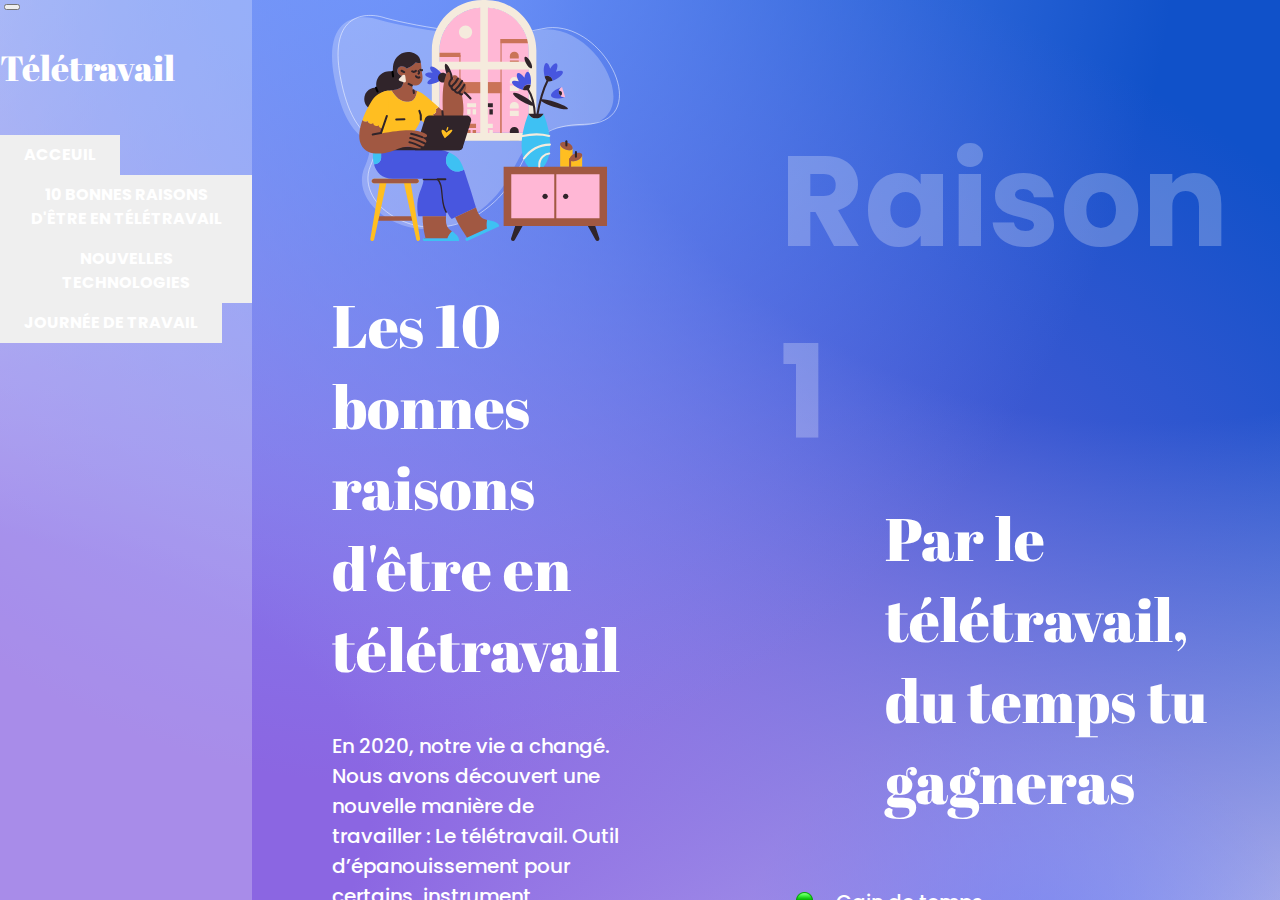
==== 10-bonnes-raisons.html @ c3737f10 "Correction slide confort" ====
<!DOCTYPE html>
<html lang="fr">
<head>
    <meta charset="UTF-8">
    <meta http-equiv="X-UA-Compatible" content="IE=edge">
    <meta name="viewport" content="width=device-width, initial-scale=1.0">
    <link href="https://cdn.jsdelivr.net/npm/bootstrap@5.2.0-beta1/dist/css/bootstrap.min.css" rel="stylesheet" integrity="sha384-0evHe/X+R7YkIZDRvuzKMRqM+OrBnVFBL6DOitfPri4tjfHxaWutUpFmBp4vmVor" crossorigin="anonymous">
    <link rel="preconnect" href="https://fonts.googleapis.com">
    <link rel="preconnect" href="https://fonts.gstatic.com" crossorigin>
    <link href="https://fonts.googleapis.com/css2?family=Abril+Fatface&family=Poppins:wght@400;500;600;700&display=swap" rel="stylesheet"> 
    <link rel="stylesheet" href="./assets/style.css">
    <title>Les 10 bonnes raisons du télétravail</title>
</head>
<body>
    <div id="app">
        <nav class="navbar navbar-expand-lg">
            <!-- NavBar -->
        </nav>
        <main class="container-fluid">
            <!-- Slide : Introduction -->
            <section class="row align-items-center justify-content-center flGrow">
                <article id="intro" class="d-none" style="padding: 0px 80px;">
                    <div class="row justify-content-center align-items-center">
                        <div class="col-lg-5 col-md-12 me-5">
                            <img style="max-height: 550px; width: 100%;" src="./assets/images/raisons-intro.svg" alt="image d'introduction">
                        </div>
                        <div class="col-lg-6 col-md-12">
                            <h1 class="title">Les 10 bonnes raisons d'être en télétravail</h1>
                            <p class="text">En 2020, notre vie a changé. Nous avons découvert une nouvelle manière de travailler : Le télétravail. 
                                Outil d’épanouissement pour certains, instrument d’exclusion sociale pour d’autres, 
                                aujourd’hui nous allons vous démontrer les vertus et les bienfaits du télétravail. 
                            </p>
                        </div>
                    </div>
                    <div class="row">
                        <div class="col-12 text-center">
                            <h3 class="subtitle py-5">Les chiffres clés du travail à distance</h3>
                        </div>
                        <div class="col-12 text-center">
                            <div class="row justify-content-center">
                                <div class="col-lg-2 col-md-6">
                                    <label class="lbl-stat mb-3">31%</label>
                                    <p class="subtext">Des salariés pratiquent le travail à distance</p>
                                </div>
                                <div class="col-lg-2 col-md-6">
                                    <label class="lbl-stat mb-3">3,6<br/><span>jours / semaines</span></label>
                                    <p class="subtext">Des salariés pratiquent le travail à distance</p>
                                </div>
                                <div class="col-lg-2 col-md-6">
                                    <label class="lbl-stat mb-3">7,2<br/><span>sur 10</span></label>
                                    <p class="subtext">Des salariés pratiquent le travail à distance</p>
                                </div>
                                <div class="col-lg-2 col-md-6">
                                    <label class="lbl-stat mb-3">72%</label>
                                    <p class="subtext">Des salariés pratiquent le travail à distance</p>
                                </div>
                                <div class="col-lg-2 col-md-6">
                                    <label class="lbl-stat mb-3">55%</label>
                                    <p class="subtext">Des salariés pratiquent le travail à distance</p>
                                </div>
                            </div>
                        </div>
                    </div>
                </article>
                <!-- Slide : Temps -->
                <article id="temps" class="d-none" style="padding: 0px 80px;">
                    <div class="row">
                        <header class="col-12">
                            <h2 class="title-big">Raison 1</h2>
                            <h3 class="raisons-title title">Par le télétravail, du temps tu gagneras</h3>
                        </header>
                    </div>
                    <div class="row justify-content-center align-items-center py-4">
                        <div class="col-lg-7 col-12">
                            <div class="row">
                                <ul class="col-lg-6 col-12 raison-list-puce">
                                    <li class="text">Gain de temps</li>
                                    <li class="text">Moins de stress face au retard</li>
                                    <li class="text">Meilleur confort et meilleure humeur à l’arrivée au travail </li>
                                    <li class="text">Plus d’heures de sommeil</li>
                                    <li class="text">Se rendre à ses rendez-vous pendant sa pause</li>
                                </ul>
                                <ul class="col-lg-6 col-12 raison-list-puce">
                                    <li class="text">Éviter les heures d'affluence des transports ou route trop bondés </li>
                                    <li class="text">De vraies longues soirées non parasités par les transports</li>
                                    <li class="text">Gain de temps sur le week-end </li>
                                    <li class="text">Éviter la foule pour faire ses courses </li> 
                                </ul>
                            </div>
                        </div>
                        <div class="col-lg-5 col-12 text-center">
                            <img style="max-height: 550px; width: 80%;" src="./assets/images/raisons-temps.svg" alt="image du temps">
                        </div>
                    </div>
                    <div class="row justify-content-center">
                        <div class="col-lg-7 col-12 text-center">
                            <h3 class="subtitle mb-5">Les chiffres en parlent</h3>
                            <div class="row justify-content-center">
                                <div class="col-lg-4 col-md-6">
                                    <label class="lbl-stat mb-3">85%</label>
                                    <p class="subtext">Diminution de la fatigue</p>
                                </div>
                                <div class="col-lg-4 col-md-6">
                                    <label class="lbl-stat mb-3">54%</label>
                                    <p class="subtext">De réduction de trajet</p>
                                </div>
                                <div class="col-lg-4 col-md-6">
                                    <label class="lbl-stat mb-3">36%</label>
                                    <p class="subtext">Souplesse des horaires</p>
                                </div>
                            </div>
                        </div>
                        <div class="col-lg-5 col-12">
                            <h3 class="icon-wand m-auto mb-3" style="font-size: 32px; line-height: 43px; font-family: 'Abril Fatface';">Astuces du télétravailleur</h3>
                            <div class="bg-white-fullr">
                                <p class="subtext icon-star">Être flexible dans ses horaires, et s’adapter aux contraintes de la vie personnelle</p>
                                <p class="subtext icon-star">Se fixer une plage horaire de travail fixe sur la journée, sur laquelle on se réservera à 100% à son travail</p>
                                <p class="subtext icon-star mb-0">Mettre à contribution le temps gagné</p>
                            </div>
                        </div>
                    </div>
                </article>
                <!-- Slide : Argent -->
                <article id="argent" class="d-none" style="padding: 0px 0px 60px 80px;">
                    <div class="row pe-5">
                        <header class="col-12">
                            <h2 class="title-big">Raison 2</h2>
                            <h3 class="raisons-title title">Par le télétravail, de l’argent tu économisera</h3>
                        </header>
                    </div>
                    <div class="row justify-content-center align-items-center py-4 pe-5">
                        <div class="col-lg-7 col-12">
                            <div class="row">
                                <ul class="col-lg-6 col-12 raison-list-puce">
                                    <li class="text">Économie pour les salariés et les employeurs</li>
                                    <li class="text">Plus de temps pour préparer des repas à la maison et éviter les restaurants et fast food</li>
                                    <li class="text">Frais de télétravail déductible des impôts</li>
                                </ul>
                                <ul class="col-lg-6 col-12 raison-list-puce">
                                    <li class="text">Payer ses courses alimentaires avec ses tickets restaurant</li>
                                    <li class="text">Économie sur le carburant et titre de transport</li>
                                    <li class="text">Pas de frais de locaux ou éléctricité pour les employeurs</li>
                                </ul>
                            </div>
                        </div>
                        <div class="col-lg-5 col-12 text-center">
                            <p class="icon-quote" style="font-weight: 700; font-size: 24px; line-height: 36px; font-family: 'Poppins';">Durant le premier mois de confinement, les frais d’entretien 
                                et de carburant de notre parc automobile sont descendus à un tiers de leur niveau habituel</p>
                            <p style="font-weight: 500; font-size: 12px; line-height: 18px; font-family: 'Poppins';">Sonja Palmans, directrice financière d’EuroSys</p>
                        </div>
                    </div>
                    <div class="row bg-white-leftr" style="position: relative;">
                        <div class="col-lg-6 col-12 text-center">
                            <p class="title-large mb-0">150 euros</p>
                            <p style="font-size: 32px; font-weight: 600; line-height: 48px;">par mois, économisés en télétravail <span style="white-space: nowrap;">pour un salarié</span></p>
                        </div>
                        <img id="img-raisons-argent" src="./assets/images/raisons-argent.svg" alt="image de l'argent">
                    </div>
                </article>
                <!-- Slide : Bien-être -->
                <article id="bien-etre" class="d-none" style="padding: 0px 0px 60px 80px;">
                    <div class="row">
                        <header class="col-12 pe-5">
                            <h2 class="title-big">Raison 3</h2>
                            <h3 class="raisons-title title">Par le télétravail, moins de stress et d’anxiété tu ressentiras et ton esprit tu aideras</h3>
                        </header>
                    </div>
                    <div class="row justify-content-center align-items-center mt-3">
                        <div class="col-lg-7 col-12">
                            <div class="row">
                                <ul class="col-lg-6 col-12 raison-list-puce">
                                    <li class="text">Diminution du stress lié aux horaires (transports, réveil) </li>
                                    <li class="text">Moins de conflits </li>
                                    <li class="text">Se montrer plus naturel (sans hypocrisie) </li>
                                </ul>
                                <ul class="col-lg-6 col-12 raison-list-puce">
                                    <li class="text">Meilleure humeur tout au long de la journée de travail</li>
                                    <li class="text">Meilleure intégration des personnes timide, agoraphobe et anti-social </li>
                                    <li class="text">Bien-être général plus positif</li>
                                </ul>
                            </div>
                        </div>
                        <div class="col-lg-5 col-12 text-center bg-white-leftr mt-5 mt-lg-0" style="position: relative;">
                            <p class="text m-auto">Fini le stress lié aux horaires à respecter, 
                                aux relations difficiles avec certains collègues et 
                                aux réunions qui vous empêchent d’avancer. Les conflits peuvent ruiner toute une journée de travail. 
                            </p>
                            <img style="position: absolute; left: 48px; top: -45px;" src="./assets/emojis/man-zen.svg" alt="emoji homme zen">
                            <img style="position: absolute; left: 124px; top: -45px;" src="./assets/emojis/woman-zen.svg" alt="emoji femme zen">
                        </div>
                    </div><div class="row pe-5">
                        <div class="col-12 text-center">
                            <h3 class="subtitle my-4">Les chiffres en parlent</h3>
                        </div>
                        <div class="col-12 text-center">
                            <div class="row justify-content-center">
                                <div class="col-lg-3 col-md-6">
                                    <label class="lbl-stat mb-3">40%</label>
                                    <p class="subtext">Des salariés à distance disent ne pas ressentir de stress pendant une journée de travail </p>
                                </div>
                                <div class="col-lg-3 col-md-6">
                                    <label class="lbl-stat mb-3">48%</label>
                                    <p class="subtext">Affirment être plus heureux depuis qu’ils télétravaillent</p>
                                </div>
                                <div class="col-lg-3 col-md-6">
                                    <label class="lbl-stat mb-3">57%</label>
                                    <p class="subtext">Des employeurs déclarent que la flexibilité du télétravail a réduit le renouvellement du personnel</p>
                                </div>
                                <div class="col-lg-3 col-md-6">
                                    <label class="lbl-stat mb-3">71%</label>
                                    <p class="subtext">Des télétravailleurs disent être heureux dans leur emploi actuel, contre 55 % des employés sur site</p>
                                </div>
                            </div>
                        </div>
                    </div>
                </article>
                <!-- Slide : Vie privée -->
                <article id="vie-privee" class="d-none" style="padding: 0px 80px 40px 80px">
                    <div class="row">
                        <header class="col-12 pe-5">
                            <h2 class="title-big">Raison 4</h2>
                            <h3 class="raisons-title title">Par le télétravail, ta vie professionnelle et privée tu faciliteras</h3>
                        </header>
                    </div>
                    <div class="row align-items-center">
                        <div class="col-lg-6 col-12">
                            <p class="subtext mb-0 bg-white-fullr p-5" style="position: relative;">Avantage précieux notamment pour les parents, le télétravail favorise l’équilibre entre vie de famille et vie professionnelle. 
                                Un équilibre souvent difficile à trouver et à garder lorsque l’on travaille en-dehors de chez soi ! 
                                Le télétravail vous permet également d’avoir des horaires de travail plus souples. 
                                Cela vous laisse plus de temps dans votre journée et dans votre semaine afin de vous occuper et profiter de votre famille, 
                                d’effectuer plus de loisir et de penser à votre bien-être. C’est un bienfait pour accroître votre productivité, 
                                vos performances professionnelles, votre motivation ainsi qu’un développement de votre épanouissement personnel.
                                <span style="width: 100%; height: 100%; position: absolute; left: 12px; top: 20px; border: 2px solid white; border-radius: 30px;"></span>
                            </p>
                        </div>
                        <div class="col-lg-6 col-12 text-center">
                            <img style="width: 90%; max-height: 550px;" src="./assets/images/raisons-vie-privee.svg" alt="image de méditation">
                        </div>
                    </div>
                    <div class="row">
                        <div class="col-lg-7 col-12">
                            <div class="row">
                                <ul class="col-lg-6 col-12 raison-list-puce">
                                    <li class="text">Permet de faire du sport et d’avoir une alimentation plus saine</li>
                                    <li class="text">Réaliser ses missions avec plus de plaisir</li>
                                    <li class="text">Créer son propre espace pour travailler</li>
                                </ul>
                                <ul class="col-lg-6 col-12 raison-list-puce">
                                    <li class="text">Horaires plus souples</li>
                                    <li class="text">Plus de temps en famille</li>
                                    <li class="text">Prendre soin de son corps et son esprit</li>
                                </ul>
                            </div>
                        </div>
                        <div class="col-lg-5 col-12">
                            <div class="row h-100 align-items-center">
                                <div class="bar-stat col-lg-6 col-12">
                                    <span style="height: 83%; background-color: white;"></span>
                                    <span style="height: 61%;"></span>
                                    <span style="height: 42%;"></span>
                                </div>
                                <div class="col-lg-6 col-12 text-center">
                                    <p class="title">83%</p>
                                    <p class="text" style="font-size: 24px;">Des salariés sont <span style="white-space: nowrap;">heureux au travail</span></p>
                                </div>
                            </div>
                        </div>
                    </div>                
                </article>
                <!-- Slide : Productivité -->
                <article id="productivite" class="d-none" style="padding: 0px 80px 40px 80px">
                    <div class="row">
                        <header class="col-12 pe-5">
                            <h2 class="title-big">Raison 5</h2>
                            <h3 class="raisons-title title">Par le télétravail, plus concentré.e et plus productif.ve tu seras</h3>
                        </header>
                    </div>
                    <div class="row align-items-center">
                        <div class="col-lg-7 col-12">
                            <div class="row">
                                <div class="col-12">
                                    <p class="subtext">Le télétravail aurait fait grimper 
                                        la productivité des salariés de 22 %, selon les calculs de l’institut Sapiens, 
                                        cette efficacité a notamment contribué à préserver plus de 200 milliards d’euros de PIB en 2020.</p>
                                </div>
                                <ul class="col-lg-6 col-12 raison-list-puce">
                                    <li class="text">Meilleure concentration</li>
                                    <li class="text">Éviter les bruits et discussions qui nous entourent</li>
                                    <li class="text">Évite les pauses à rallonges</li>
                                </ul>
                                <ul class="col-lg-6 col-12 raison-list-puce">
                                    <li class="text">Rester focus sur ses projets</li>
                                    <li class="text">Prendre ses pauses aux horraires désirés</li>
                                    <li class="text">Baisse des interruptions, du parasitage de bureau</li>
                                </ul>
                            </div>
                        </div>
                        <div class="col-lg-5 col-12">
                            <img style="width: 80%; max-height: 550px;" src="./assets/images/raisons-productivite.svg" alt="image de fête">
                        </div>
                    </div>
                    <div class="row align-items-center justify-content-between">
                        <div class="col-lg-6 col-12 text-center">
                            <div class="row justify-content-center">
                                <h3 class="subtitle mb-5">Les chiffres en parlent</h3>
                                <div class="col-lg-4 col-md-6">
                                    <label class="lbl-stat mb-3">86%</label>
                                    <p class="subtext">Des personnes préfèrent travailler seules</p>
                                </div>
                                <div class="col-lg-4 col-md-6">
                                    <label class="lbl-stat mb-3">61%</label>
                                    <p class="subtext">Affirment être déconcentré par leurs collègues bruyant</p>
                                </div>
                                <div class="col-lg-4 col-md-6">
                                    <label class="lbl-stat mb-3">41%</label>
                                    <p class="subtext">Avouent que les réunions de dernière minutes chamboulent leurs missions</p>
                                </div>
                            </div>
                        </div>
                        <div class="col-lg-5 col-12">
                            <h3 class="subtitle mb-3 text-center">Les open spaces : <span style="white-space: nowrap;">du rêve à la réalité</span></h3>
                            <p class="text">Les open spaces qui ont eu le vent en poupe ces dernières années, 
                                ne sembleraient pas aussi idylliques que l’on aurait pu croire. Effectivement, 
                                selon une étude menée par Harvard Business Review, sur un panel de travailleurs interrogés, 45 % 
                                affirmaient être régulièrement interrompue dans leur travail.</p>
                        </div>
                    </div>
                </article>
                <!-- Slide : Confort -->
                <article id="confort" class="d-none" style="padding: 0px 80px 40px 80px">
                    <div class="row">
                        <header class="col-12 pe-5">
                            <h2 class="title-big">Raison 6</h2>
                            <h3 class="raisons-title title">Par le télétravail, plus confortable tu seras</h3>
                        </header>
                    </div>
                    <div class="row justify-content-center mt-5">
                        <div class="col-lg-7 col-12 my-3 my-lg-0">
                            <div class="row">
                                <ul class="col-lg-6 col-12 raison-list-puce">
                                    <li class="text">Adapter son bureau et son siège à ses besoins</li>
                                    <li class="text">Permet de ne pas se soumettre aux dictates vestimentaire de la société </li>
                                </ul>
                                <ul class="col-lg-6 col-12 raison-list-puce">
                                    <li class="text">Éviter les intempéries, comme les fortes chaleurs, neige et averses</li>
                                    <li class="text">Possibilité de rester dans une tenue décontractée</li>
                                </ul>
                            </div>
                            <div class="row">
                                <div class="col-12 text-center mt-2">
                                    <img style="width: 80%; max-height: 550px;" src="./assets/images/raisons-confort.svg" alt="image d'un siège">
                                </div>
                            </div>
                        </div>
                        <div class="col-lg-5 col-12">
                            <div class="row bg-white-fullr mx-3">
                                <div class="col-12 text-center">
                                    <h3 class="subtitle" style="font-size: 36px; line-height: 48px;">Optimiser le confort de <span style="white-space: nowrap;">son espace de travail</span></h3>
                                </div>
                                <ul class="col-12 check-list-puce px-3">
                                    <li class="text">Evitez et limitez les nuisances sonores
                                        <span class="subtext">
                                            Pensez à faire régulièrement des pauses dans une zone calme : 
                                            à vous isoler pour effectuer des tâches demandant une concentration 
                                            importante lorsque cela est possible; ou à porter des bouchons d'oreille ou un casque anti-bruit.
                                        </span>
                                    </li>
                                    <li class="text">Choisissez avec attention l'emplacement de votre bureau
                                        <span class="subtext">
                                            La lumière naturelle a un effet direct sur la régulation de diverses fonctions 
                                            biologiques comme le sommeil, l'humeur, la vivacité intellectuelle
                                        </span>
                                    </li>
                                    <li class="text">Aérez au moins 10 minutes par jour
                                        <span class="subtext">
                                            Quand on télétravaille, d'aérer régulièrement son logement en créant des courants d'air. 
                                            L'air extérieur est en effet, en moyenne, 8 fois moins pollué que l'air intérieur.
                                        </span>
                                    </li>
                                </ul>
                            </div>
                        </div>
                    </div>
                </article>
                <!-- Slide : Autonomie -->
                <article id="autonomie" class="d-none">
                    <div class="row">
                        <header class="col-12 pe-5">
                            <h2 class="title-big">Raison 6</h2>
                            <h3 class="raisons-title title">Par le télétravail, plus confortable tu seras</h3>
                        </header>
                    </div>

                </article>
                <!-- Slide : Nomade -->
                <article id="nomade" class="d-none">Nomade</article>
                <!-- Slide : Santé -->
                <article id="sante" class="d-none">Santé</article>
                <!-- Slide : Ecologie -->
                <article id="ecologie" class="d-none">Ecologie</article>
            </section>
        </main>
    </div>
</body>
<script src="https://cdn.jsdelivr.net/npm/bootstrap@5.2.0-beta1/dist/js/bootstrap.bundle.min.js" integrity="sha384-pprn3073KE6tl6bjs2QrFaJGz5/SUsLqktiwsUTF55Jfv3qYSDhgCecCxMW52nD2" crossorigin="anonymous"></script>
<script src="./assets/aside.js"></script>
<script src="./assets/script.js"></script>
</html>
---- assets/style.css ----
/* Main Architecture */
body, html{
    margin: 0;
    height: 100%;
    width: 100%;
    overflow: hidden;
    color: white;
}
#app{
    display: flex;
    height: 100%;
    background: radial-gradient(ellipse at 30.15% -16.5%, #7499ff, transparent 63%, transparent 100%),
                radial-gradient(ellipse at -10% 90%, #8b66e2 25%, transparent 90%, transparent 100%),
                radial-gradient(ellipse at 79.90% 110%, #6da7ff 2%, transparent 20%, transparent 100%),
                radial-gradient(ellipse at 90% -5%, #1051c9 35%, transparent 90%, transparent 100%);
}
nav{
    flex-direction: column;
    background-color: rgba(255, 255, 255, 0.25);
}
.navbar-nav{
    flex-direction: column!important;
    width: 252px;
}
.navbar-nav > button{
    text-transform: uppercase;
    color: white;
    border: none;
    font-weight: 700;
    border-radius: 0;
    padding: 8px 24px;
}
.navbar-nav > button:hover{
    background: #8798F7;
}
.navbar-nav > button.show+ul{
    display: block;
}
.navbar-nav > ul{
    display: none;
    list-style-type: none;
}
.list-nav{
    transition: all ease-in-out 0.2s;
    background: none;
    padding: 8px 32px;
    display: flex;
    align-items: center;
}
.list-nav:hover{
    transition: all ease-in-out 0.2s;
    background: #8798F7;
    cursor: pointer;
}
.navbar-nav li:not(:last-child){
    margin-bottom: 4px;
}   
main{
    display: flex;
    flex-direction: column;
    flex-grow: 1;
    overflow-y: auto;
    overflow-x: hidden;
}
/* Utils */
.flGrow{
    display: flex;
    flex-grow: 1;
}
/* Texte */
.title-big{
    font-family: 'Poppins', sans-serif;
    font-weight: 700;
    font-size: 128px;
    line-height: 192px;
    color: rgba(255, 255, 255, 0.25);
}
.title-large{
    font-family: 'Abril Fatface', cursive;
    font-weight: 400;
    font-size: 96px;
    line-height: 130px;
}
.title{
    font-family: 'Abril Fatface', cursive;
    font-weight: 400;
    font-size: 60px;
    line-height: 81px;
}
.subtitle{
    font-family: 'Abril Fatface', cursive;
    font-weight: 400;
    font-size: 48px;
    line-height: 65px;
}
.text-large{
    font-family: 'Poppins', sans-serif;
    font-weight: 700;
    font-size: 32px;
    line-height: 48px;
}
.text{
    font-family: 'Poppins', sans-serif;
    font-weight: 500;
    font-size: 20px;
    line-height: 30px;
}
.subtext{
    font-family: 'Poppins', sans-serif;
    font-weight: 500;
    font-size: 16px;
    line-height: 24px;
}
/* --- Page --- */
/* Acceuil */
#btn-accueil{
    border: 2px solid white;
    border-radius: 15px;
    text-decoration: none;
    color: white;
    padding: 11px 37px;
    font-family: 'Poppins', sans-serif;
    font-weight: 600;
    font-size: 24px;
    line-height: 36px;
}
/* 10 bonnes raisons */
.lbl-stat{
    font-family: 'Abril Fatface';
    font-weight: 400;
    font-size: 60px;
    line-height: 81px;
    background: rgba(255, 255, 255, 0.25);
    border-radius: 50%;
    padding: 42px 28px;
    width: 165px;
    height: 165px;
}
.lbl-stat > span{
    font-size: 12px;
    font-weight: 600;
    line-height: 0px;
    font-family: "Poppins";
    display: block;
    color: rgba(255, 255, 255, 0.6);
}
.raisons-title{
    margin-top: -98px;
    margin-left: 105px;
}
.raison-list-puce{
    list-style-image: url("./emojis/liste-puce-green.svg");
    padding-right: 40px;
}
.raison-list-puce > li{
    line-height: 40px!important;
    padding-left: 16px;
}
.bg-white-fullr{
    background: rgba(255, 255, 255, 0.25);
    border-radius: 30px;
    padding: 28px 32px;
}
.bg-white-leftr{
    background: rgba(255, 255, 255, 0.25);
    border-top-left-radius: 30px;
    border-bottom-left-radius: 30px;
    padding: 28px 32px;
}
.icon-star{
    display: table;
}
.icon-star::before{
    content: url('./emojis/star.svg');
    padding-right: 16px;
    display: table-cell;
    vertical-align: middle;
}
.icon-wand{
    display: table;
}
.icon-wand::before{
    content: url('./emojis/wand.svg');
    padding-right: 16px;
    display: table-cell;
    vertical-align: middle;
}
.icon-quote{
    position: relative;
}
.icon-quote::before{
    content: ',,';
    font-family: 'Abril Fatface', cursive;
    font-size: 200px;
    font-weight: 400;
    color: rgba(255, 255, 255, 0.25);
    transform: rotate(180deg);
    position: absolute;
    top: 50px;
    left: -20px;
}
.icon-quote::after{
    content: ',,';
    font-family: 'Abril Fatface', cursive;
    font-size: 200px;
    font-weight: 400;
    color: rgba(255, 255, 255, 0.25);
    position: absolute;
    bottom: 90px;
    right: -20px;
}
#img-raisons-argent{
    position: absolute;
    height: 130%;
    width: auto;
    right: 80px;
    top: -20%;
}
.bar-stat{
    display: flex;
    justify-content: center;
    align-items: end;
    height: 100%;
}
.bar-stat > span{
    margin-left: 8px;
    margin-right: 8px;
    width: 52px;
    background: rgba(255, 255, 255, 0.25);
    border-radius: 5px 5px 0px 0px;
}
.check-list-puce{
    list-style-image: url("./emojis/liste-puce-check.svg");
    padding-right: 40px;
}
.check-list-puce > li:not(:last-child){
    margin-bottom: 16px;
}
.check-list-puce > li{
    padding-left: 16px;
    font-weight: 700;
}
.check-list-puce > li > span{
    font-weight: 500;
}






/*
.bg-blur1{
    background: radial-gradient(ellipse at 30.15% -16.5%, #EB72FF, transparent 63%, transparent 100%),
                radial-gradient(ellipse at 20.81% 75%, #FF3162, transparent 85%, transparent 100%),
                radial-gradient(ellipse at 79.90% 102%, #C36EAD, transparent 98%, transparent 100%),
                radial-gradient(ellipse at 93.3% 0%, #FED7FF, transparent 85%, transparent 100%);
}
.bg-blur2{
    background: radial-gradient(ellipse at 30.15% -16.5%, #FF73AE, transparent 63%, transparent 100%),
                radial-gradient(ellipse at 20.81% 75%, #DE08A2, transparent 85%, transparent 100%),
                radial-gradient(ellipse at 79.90% 102%, #FFEC41, transparent 98%, transparent 100%),
                radial-gradient(ellipse at 93.3% 0%, #FFCEF1, transparent 85%, transparent 100%);
}
.bg-blur3{
    background: radial-gradient(ellipse at 30.15% -16.5%, #54DEE7, transparent 63%, transparent 100%),
                radial-gradient(ellipse at 20.81% 75%, #86FF7C, transparent 85%, transparent 100%),
                radial-gradient(ellipse at 79.90% 102%, #34ECE1, transparent 98%, transparent 100%),
                radial-gradient(ellipse at 93.3% 0%, #236AF2, transparent 85%, transparent 100%);
}*/

/* --- Responsive --- */
@media (max-width: 1200px) {

}
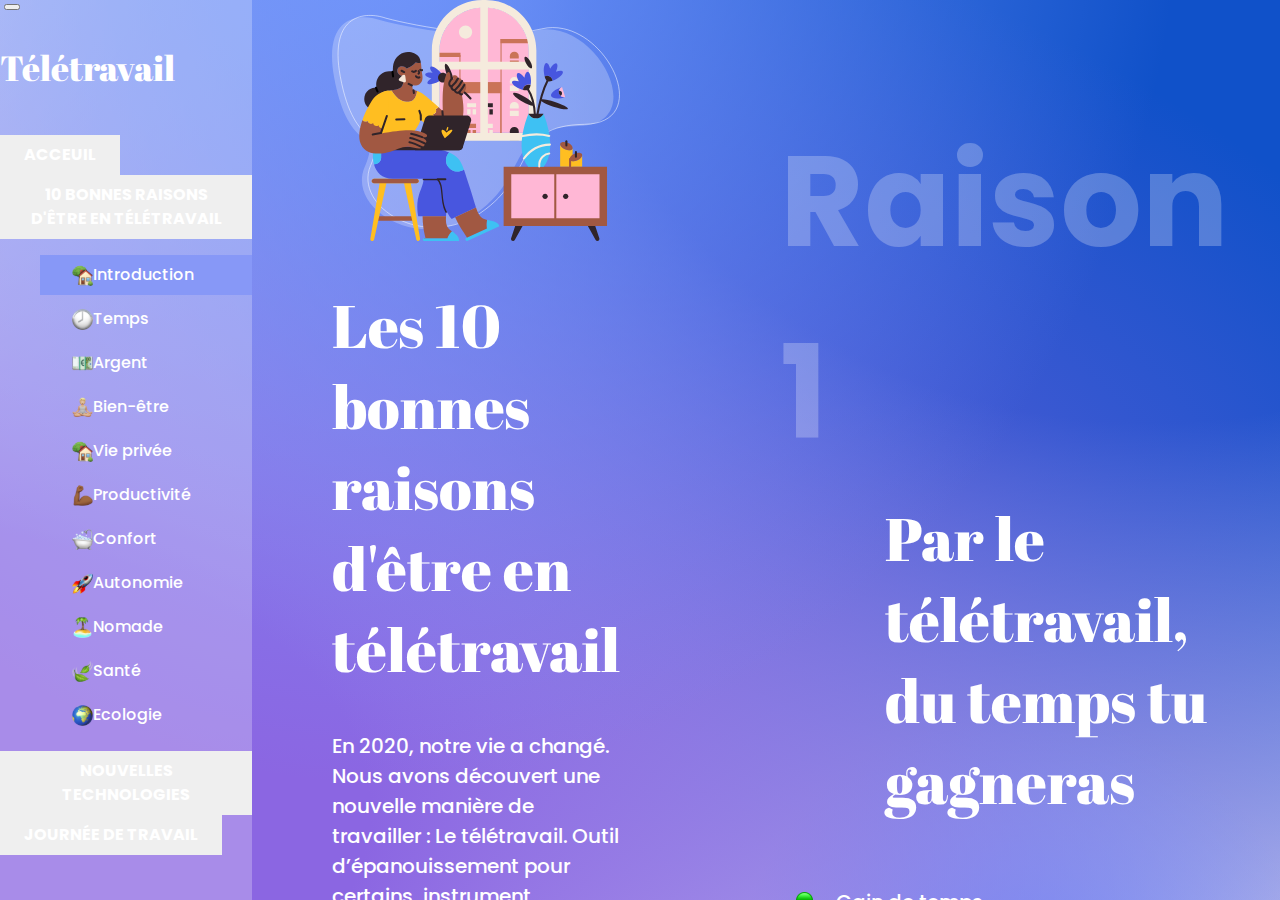
==== commit a2ef09d3: "Add more style text" ====
--- a/10-bonnes-raisons.html
+++ b/10-bonnes-raisons.html
@@ -144,7 +144,7 @@
                             </div>
                         </div>
                         <div class="col-lg-5 col-12 text-center">
-                            <p class="icon-quote" style="font-weight: 700; font-size: 24px; line-height: 36px; font-family: 'Poppins';">Durant le premier mois de confinement, les frais d’entretien 
+                            <p class="icon-quote text-semi-large">Durant le premier mois de confinement, les frais d’entretien 
                                 et de carburant de notre parc automobile sont descendus à un tiers de leur niveau habituel</p>
                             <p style="font-weight: 500; font-size: 12px; line-height: 18px; font-family: 'Poppins';">Sonja Palmans, directrice financière d’EuroSys</p>
                         </div>
@@ -355,7 +355,7 @@
                         <div class="col-lg-5 col-12">
                             <div class="row bg-white-fullr mx-3">
                                 <div class="col-12 text-center">
-                                    <h3 class="subtitle" style="font-size: 36px; line-height: 48px;">Optimiser le confort de <span style="white-space: nowrap;">son espace de travail</span></h3>
+                                    <h3 class="text-big">Optimiser le confort de <span style="white-space: nowrap;">son espace de travail</span></h3>
                                 </div>
                                 <ul class="col-12 check-list-puce px-3">
                                     <li class="text">Evitez et limitez les nuisances sonores
@@ -383,21 +383,216 @@
                     </div>
                 </article>
                 <!-- Slide : Autonomie -->
-                <article id="autonomie" class="d-none">
-                    <div class="row">
-                        <header class="col-12 pe-5">
-                            <h2 class="title-big">Raison 6</h2>
-                            <h3 class="raisons-title title">Par le télétravail, plus confortable tu seras</h3>
-                        </header>
-                    </div>
-
+                <article id="autonomie" class="d-none" style="padding: 0px 80px 40px 80px">
+                    <div class="row">
+                        <header class="col-12 pe-5">
+                            <h2 class="title-big">Raison 7</h2>
+                            <h3 class="raisons-title title">Par le télétravail, plus d’autonomie tu auras</h3>
+                        </header>
+                    </div>
+                    <div class="row mt-4">
+                        <div class="col-lg-6 col-12">
+                            <h3 class="text-center mb-3 text-semi-large">Les niveaux d’autonomie du télétravail</h3>
+                            <div class="raisons-level bg-white-fullr align-items-center mb-3">
+                                <div class="me-3 text-center">
+                                    <h4>Niveau 0</h4>
+                                    <p class="text mb-0">Ancrée</p>
+                                </div>
+                                <p class="subtext mb-0">Télétravail impossible à cause d'un ancrage matériel au lieu de travail.</p>
+                            </div>
+                            <div class="raisons-level bg-white-fullr align-items-center mb-3">
+                                <div class="me-3 text-center">
+                                    <h4>Niveau 1</h4>
+                                    <p class="text mb-0">Improvisée</p>
+                                </div>
+                                <p class="subtext mb-0">Télétravail instauré temporairement en urgence sans préparation, support ou consultation</p>
+                            </div>
+                            <div class="raisons-level bg-white-fullr align-items-center mb-3">
+                                <div class="me-3 text-center">
+                                    <h4>Niveau 2</h4>
+                                    <p class="text mb-0">Acclimatée</p>
+                                </div>
+                                <p class="subtext mb-0">Télétravail instauré temporairement ou pour de courtes périodes avec un accès aux document de l'entreprise</p>
+                            </div>
+                            <div class="raisons-level bg-white-fullr align-items-center mb-3">
+                                <div class="me-3 text-center">
+                                    <h4>Niveau 3</h4>
+                                    <p class="text mb-0">Connectée</p>
+                                </div>
+                                <p class="subtext mb-0">Travail à distance institutionnalisé et organisé autour de la collaboration à distance</p>
+                            </div>
+                            <div class="raisons-level bg-white-fullr align-items-center mb-3">
+                                <div class="me-3 text-center">
+                                    <h4>Niveau 4</h4>
+                                    <p class="text mb-0">Décalée</p>
+                                </div>
+                                <p class="subtext mb-0">Organisation du travail asynchrone et articulée autour du bien-être et de la créativité du collaborateur.</p>
+                            </div>
+                            <div class="raisons-level bg-white-fullr align-items-center mb-3">
+                                <div class="me-3 text-center">
+                                    <h4>Niveau 5</h4>
+                                    <p class="text mb-0">Distribuée</p>
+                                </div>
+                                <p class="subtext mb-0">Le travail à distance est le mode de travail "normal" et les télétravailleurs considérés comme des freelances</p>
+                            </div>
+                        </div>
+                        <div class="col-lg-6 col-12 ps-5">
+                            <div class="row justify-content-center">
+                                <ul class="col-lg-6 col-12 raison-list-puce">
+                                    <li class="text">L’autonomie rend les salariés plus investis et productifs</li>
+                                </ul>
+                                <ul class="col-lg-6 col-12 raison-list-puce">
+                                    <li class="text">Plus de confiance entre les employés et les employeus</li>
+                                </ul>
+                            </div>
+                            <div class="row justify-content-center">
+                                <div class="col-lg-10 col-12 text-center">
+                                    <img style="width: 36px;" class="mx-auto" src="./assets/emojis/autonomie.svg" alt="image d'un siège">
+                                    <h3 class="text-big mb-3">“L'autonomie est une <br/>condition de l'efficacité”</h3>
+                                    <p class="subtext text-start">Le télétravail se révèle être un nouveau modèle de travail pour les collaborateurs, 
+                                        favorisant l'indépendance et l'autonomie au profit de la cohésion et de la productivité de l'entreprise. 
+                                        Loin des clichés de l'isolement social, le suivi et la communication à distance sont parfaitement 
+                                        jouables si correctement orchestrés.
+                                    </p>
+                                    <img style="width: 80%; max-height: 550px;" src="./assets/images/raisons-autonomie.svg" alt="image d'une trotinette">
+                                </div>
+                            </div>
+                        </div>
+                    </div>
                 </article>
                 <!-- Slide : Nomade -->
-                <article id="nomade" class="d-none">Nomade</article>
+                <article id="nomade" class="d-none" style="padding: 0px 80px 40px 80px">
+                    <div class="row">
+                        <header class="col-12 pe-5">
+                            <h2 class="title-big">Raison 8</h2>
+                            <h3 class="raisons-title title">Par le télétravail,  ton travail partout tu feras</h3>
+                        </header>
+                    </div>
+                    <div class="row my-3">
+                        <div class="col-lg-7 col-12 pe-5">
+                            <p class="subtext mb-3">Le nomadisme numérique à de beaux jours devant lui. La preuve en chiffres. 
+                                66 % des salariés français aimeraient pouvoir choisir librement leur lieu de travail, 
+                                d'après une étude de Génie des Lieux, un cabinet de conseil indépendant en design, 
+                                co-conception et réalisation d'espaces de travail.</p>
+                            <div id="card-nomade">
+                                <img style="height: 100%;" class="m-auto pe-3" src="./assets/images/raisons-nomade-palmier.svg" alt="image de deux humains sur un canapé">
+                                <p class="text" style="font-family: 'Abril Fatface';">Se réveiller face à la mer ou la montagne, <br/>
+                                    <span class="subtext" style="line-height: 10px;">
+                                        répondre à ses mails à l’ombre d’un palmier tout en sirotant un jus de fruits frais, 
+                                        déambuler dans les rues animées après une bonne journée de travail… 
+                                        Voilà à quoi ressemble le quotidien de certains Français, qui, depuis le début de la crise sanitaire 
+                                        et du premier confinement, ont préféré s’expatrier dans une destination plus exotique pour changer d’air.
+                                    </span>
+                                </p>
+                            </div>
+                        </div>
+                        <div class="col-lg-5 col-12 my-3 my-lg-0">
+                            <h3 class="icon-plane m-auto mb-3" style="font-size: 32px; line-height: 43px; font-family: 'Abril Fatface';">Digitale nomade</h3>
+                            <iframe width="560" height="315" style="width: 100%; border-radius: 30px; opacity: 0.8;" src="https://www.youtube.com/embed/-Aja7U-Akp4" title="YouTube video player" frameborder="0" allow="accelerometer; autoplay; clipboard-write; encrypted-media; gyroscope; picture-in-picture" allowfullscreen></iframe>
+                        </div>
+                    </div>
+                    <div class="row align-items-center">
+                        <div class="col-lg-7 col-12">
+                            <div class="row">
+                                <ul class="col-lg-6 col-12 raison-list-puce">
+                                    <li class="text">Plus de motivation grâce au bien-être d’un meilleur environnement</li>
+                                    <li class="text">Possibilité de partir en campagne</li>
+                                    <li class="text">Découvrir de nouveaux pays tous les ans</li>
+                                    <li class="text">Évite la routine du quotidien</li>
+                                </ul>
+                                <ul class="col-lg-6 col-12 raison-list-puce">
+                                    <li class="text">Découvrir de nouveaux lieux et cultures</li>
+                                    <li class="text">S’éloigner des zones urbaines bien trop peuplés</li>
+                                    <li class="text">Convient aux passionnés de voyages</li>
+                                </ul>
+                            </div>
+                        </div>
+                        <div class="col-lg-5 col-12 text-center">
+                            <img style="width: 80%; max-height: 550px;" src="./assets/images/raisons-nomade.svg" alt="image de deux humains sur un canapé">
+                        </div>
+                    </div>
+                </article>
                 <!-- Slide : Santé -->
-                <article id="sante" class="d-none">Santé</article>
+                <article id="sante" class="d-none" style="padding: 0px 80px 40px 80px">
+                    <div class="row">
+                        <header class="col-12 pe-5">
+                            <h2 class="title-big">Raison 9</h2>
+                            <h3 class="raisons-title title">Par le télétravail, moins d’absentéisme tu feras, moins d'arrêt maladie tu demanderas</h3>
+                        </header>
+                    </div>
+                    <div class="row my-5 align-items-center">
+                        <div class="col-lg-7 col-12">
+                            <p class="icon-quote text-center text-semi-large">
+                                La pandémie n’est pas un révélateur, mais un accélérateur : il faut transformer cette période en une opportunité !
+                            </p>
+                            <div class="row">
+                                <ul class="col-lg-6 col-12 raison-list-puce">
+                                    <li class="text">Permet de travailler lorsqu’on est en condition morale mais pas physique</li>
+                                    <li class="text">Evites les arrêts lors des maladies bénignes </li>
+                                </ul>
+                                <ul class="col-lg-6 col-12 raison-list-puce">
+                                    <li class="text">Même avec la jambe cassée, tu peux travailler ! </li>
+                                    <li class="text">Possibilité de travailler pendant les intempéries et grève de transport </li>
+                                </ul>
+                            </div>
+                        </div>
+                        <div class="col-lg-5 col-12 text-center">
+                            <img style="width: 100%; max-height: 550px;" src="./assets/images/raisons-sante.svg" alt="image de deux humains qui communiquent">
+                        </div>
+                    </div>
+                    <div class="row justify-content-center text-center">
+                        <h3 class="subtitle mb-5">Les chiffres en parlent</h3>
+                        <div class="col-lg-3 col-md-6">
+                            <label class="lbl-stat mb-3">6,6%</label>
+                            <p class="subtext">D'absentéisme en plus pour les non travailleurs</p>
+                        </div>
+                        <div class="col-lg-3 col-md-6">
+                            <label class="lbl-stat mb-3">28%</label>
+                            <p class="subtext">De baisse d’absentéisme depuis le premier confinement</p>
+                        </div>
+                        <div class="col-lg-3 col-md-6">
+                            <label class="lbl-stat mb-3">21%</label>
+                            <p class="subtext">Des télétravailleurs n’ont pas pris les arrêts maladie prescrits</p>
+                        </div>
+                        <div class="col-lg-3 col-md-6">
+                            <label class="lbl-stat mb-3">1,2%</label>
+                            <p class="subtext">D’absentéisme pour les travailleurs à distance</p>
+                        </div>
+                    </div>
+                </article>
                 <!-- Slide : Ecologie -->
-                <article id="ecologie" class="d-none">Ecologie</article>
+                <article id="ecologie" class="d-none" style="padding: 0px 80px 40px 80px">
+                    <div class="row">
+                        <header class="col-12 pe-5">
+                            <h2 class="title-big">Raison 9</h2>
+                            <h3 class="raisons-title title">Par le télétravail, moins d’absentéisme tu feras, moins d'arrêt maladie tu demanderas</h3>
+                        </header>
+                    </div>
+                    <div class="row mt-4">
+                        <div class="col-12 mb-4">
+                            <p class="subtext">Les avantages du télétravail sur l’environnement sont indéniables. 
+                                Les diminutions des rejets de gaz à effet de serre sont dues en grande partie à 
+                                l’évitement des trajets en voiture et la réduction de l’empreinte immobilière des entreprises. 
+                                Bien que l’évaluation soit complexe, le bilan écologique du travail à domicile est encourageant. 
+                                On observe cependant que certains effets rebonds peuvent diminuer, voire annuler, les économies 
+                                carbone du télétravail. Un accompagnement intelligent et une adaptation globale de l’entreprise sont donc nécessaires.
+                            </p>
+                        </div>
+                        <div class="col-lg-6 col-12 pe-4">
+                            <h3 class="subtitle text-center">Émission de GES évitées <span style="white-space: nowrap;">grâce au télétravail</span></h3>
+                            <p class="subtext">29% des déplacements effectués ont réalisés pour un motif de déplacement domicile-travail. 
+                                Ces déplacements sont réalisés principalement en voiture et deux roues motrices, mais également à pied, 
+                                à vélo ou en transport en commun.Si on télétravaillait 1, 2, voire 5 jours par semaine, quels bénéfices 
+                                pourrait-on en tirer sur les émissions de GES, de polluants et de consommations en énergie ?
+                            </p>
+                            <img style="width: 100%; max-height: 550px;" src="./assets/images/raisons-ecologie-stat.svg" alt="image de graphique">
+                        </div>
+                        <div class="col-lg-6 col-12 text-center">
+                            <img style="width: 100%; max-height: 550px;" src="./assets/images/raisons-ecologie.svg" alt="image de la terre">
+                            <h3 class="subtitle">Une solution pour <span style="white-space: nowrap;">réduire la pollution</span></h3>
+                        </div>
+                    </div>
+                </article>
             </section>
         </main>
     </div>
--- a/assets/style.css
+++ b/assets/style.css
@@ -52,6 +52,9 @@
     background: #8798F7;
     cursor: pointer;
 }
+.list-nav.active{
+    background: #8798F7;
+}
 .navbar-nav li:not(:last-child){
     margin-bottom: 4px;
 }   
@@ -93,11 +96,23 @@
     font-size: 48px;
     line-height: 65px;
 }
+.text-big{
+    font-family: 'Abril Fatface', cursive;
+    font-weight: 400;
+    font-size: 36px;
+    line-height: 48px;
+}
 .text-large{
     font-family: 'Poppins', sans-serif;
     font-weight: 700;
     font-size: 32px;
     line-height: 48px;
+}
+.text-semi-large{
+    font-family: 'Poppins', sans-serif;
+    font-weight: 700;
+    font-size: 24px;
+    line-height: 36px;
 }
 .text{
     font-family: 'Poppins', sans-serif;
@@ -185,6 +200,15 @@
     display: table-cell;
     vertical-align: middle;
 }
+.icon-plane{
+    display: table;
+}
+.icon-plane::before{
+    content: url('./emojis/plane.svg');
+    padding-right: 16px;
+    display: table-cell;
+    vertical-align: middle;
+}
 .icon-quote{
     position: relative;
 }
@@ -243,6 +267,28 @@
 .check-list-puce > li > span{
     font-weight: 500;
 }
+.raisons-level{
+    display: flex;
+    padding: 16px 24px;
+}
+.raisons-level h4{
+    font-family: 'Abril Fatface', cursive;
+    font-size: 32px; 
+    white-space: nowrap; 
+    line-height: 42px;
+}
+.raisons-level > div > p{
+    font-weight: 700;
+}
+#card-nomade{
+    display: flex;
+    border: 2px solid #FFFFFF;
+    border-radius: 30px;
+    padding: 32px 24px;
+}
+#card-nomade img{
+    width: 180px;
+}
 
 
 
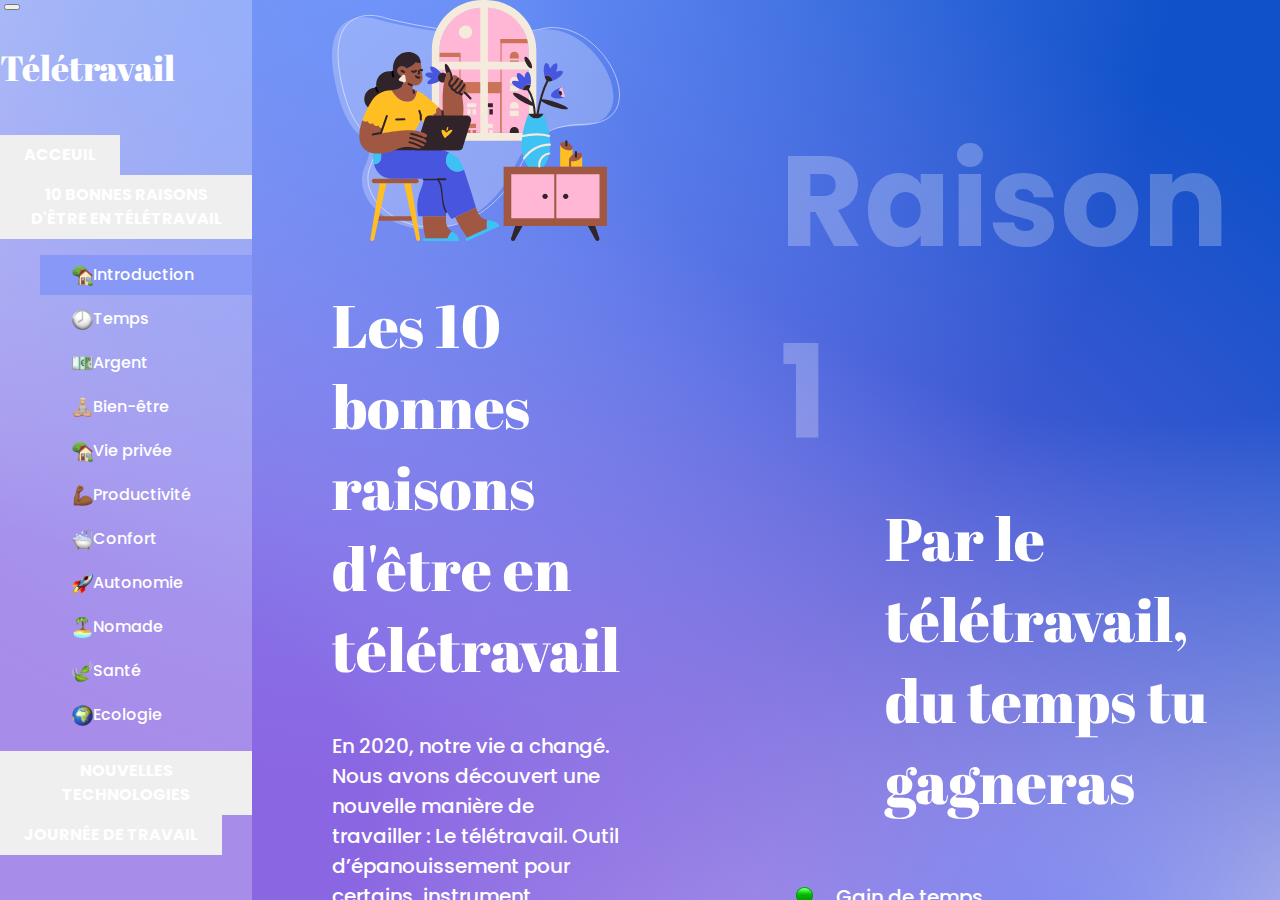
==== commit d0eb0b0f: "Animation css Page 10 bonnes raisons Application d'une animation fade in pour toutes les colonnes de" ====
--- a/10-bonnes-raisons.html
+++ b/10-bonnes-raisons.html
@@ -8,6 +8,7 @@
     <link rel="preconnect" href="https://fonts.googleapis.com">
     <link rel="preconnect" href="https://fonts.gstatic.com" crossorigin>
     <link href="https://fonts.googleapis.com/css2?family=Abril+Fatface&family=Poppins:wght@400;500;600;700&display=swap" rel="stylesheet"> 
+    <link rel="stylesheet" href="https://cdnjs.cloudflare.com/ajax/libs/animate.css/4.1.1/animate.min.css"/>
     <link rel="stylesheet" href="./assets/style.css">
     <title>Les 10 bonnes raisons du télétravail</title>
 </head>
@@ -17,8 +18,8 @@
             <!-- NavBar -->
         </nav>
         <main class="container-fluid">
-            <!-- Slide : Introduction -->
             <section class="row align-items-center justify-content-center flGrow">
+                <!-- Slide : Introduction -->
                 <article id="intro" class="d-none" style="padding: 0px 80px;">
                     <div class="row justify-content-center align-items-center">
                         <div class="col-lg-5 col-md-12 me-5">
@@ -73,14 +74,14 @@
                     <div class="row justify-content-center align-items-center py-4">
                         <div class="col-lg-7 col-12">
                             <div class="row">
-                                <ul class="col-lg-6 col-12 raison-list-puce">
+                                <ul class="col-lg-6 col-12 green-list-puce">
                                     <li class="text">Gain de temps</li>
                                     <li class="text">Moins de stress face au retard</li>
                                     <li class="text">Meilleur confort et meilleure humeur à l’arrivée au travail </li>
                                     <li class="text">Plus d’heures de sommeil</li>
                                     <li class="text">Se rendre à ses rendez-vous pendant sa pause</li>
                                 </ul>
-                                <ul class="col-lg-6 col-12 raison-list-puce">
+                                <ul class="col-lg-6 col-12 green-list-puce">
                                     <li class="text">Éviter les heures d'affluence des transports ou route trop bondés </li>
                                     <li class="text">De vraies longues soirées non parasités par les transports</li>
                                     <li class="text">Gain de temps sur le week-end </li>
@@ -131,12 +132,12 @@
                     <div class="row justify-content-center align-items-center py-4 pe-5">
                         <div class="col-lg-7 col-12">
                             <div class="row">
-                                <ul class="col-lg-6 col-12 raison-list-puce">
+                                <ul class="col-lg-6 col-12 green-list-puce">
                                     <li class="text">Économie pour les salariés et les employeurs</li>
                                     <li class="text">Plus de temps pour préparer des repas à la maison et éviter les restaurants et fast food</li>
                                     <li class="text">Frais de télétravail déductible des impôts</li>
                                 </ul>
-                                <ul class="col-lg-6 col-12 raison-list-puce">
+                                <ul class="col-lg-6 col-12 green-list-puce">
                                     <li class="text">Payer ses courses alimentaires avec ses tickets restaurant</li>
                                     <li class="text">Économie sur le carburant et titre de transport</li>
                                     <li class="text">Pas de frais de locaux ou éléctricité pour les employeurs</li>
@@ -168,12 +169,12 @@
                     <div class="row justify-content-center align-items-center mt-3">
                         <div class="col-lg-7 col-12">
                             <div class="row">
-                                <ul class="col-lg-6 col-12 raison-list-puce">
+                                <ul class="col-lg-6 col-12 green-list-puce">
                                     <li class="text">Diminution du stress lié aux horaires (transports, réveil) </li>
                                     <li class="text">Moins de conflits </li>
                                     <li class="text">Se montrer plus naturel (sans hypocrisie) </li>
                                 </ul>
-                                <ul class="col-lg-6 col-12 raison-list-puce">
+                                <ul class="col-lg-6 col-12 green-list-puce">
                                     <li class="text">Meilleure humeur tout au long de la journée de travail</li>
                                     <li class="text">Meilleure intégration des personnes timide, agoraphobe et anti-social </li>
                                     <li class="text">Bien-être général plus positif</li>
@@ -222,7 +223,7 @@
                             <h3 class="raisons-title title">Par le télétravail, ta vie professionnelle et privée tu faciliteras</h3>
                         </header>
                     </div>
-                    <div class="row align-items-center">
+                    <div class="row align-items-center mb-3">
                         <div class="col-lg-6 col-12">
                             <p class="subtext mb-0 bg-white-fullr p-5" style="position: relative;">Avantage précieux notamment pour les parents, le télétravail favorise l’équilibre entre vie de famille et vie professionnelle. 
                                 Un équilibre souvent difficile à trouver et à garder lorsque l’on travaille en-dehors de chez soi ! 
@@ -240,12 +241,12 @@
                     <div class="row">
                         <div class="col-lg-7 col-12">
                             <div class="row">
-                                <ul class="col-lg-6 col-12 raison-list-puce">
+                                <ul class="col-lg-6 col-12 green-list-puce">
                                     <li class="text">Permet de faire du sport et d’avoir une alimentation plus saine</li>
                                     <li class="text">Réaliser ses missions avec plus de plaisir</li>
                                     <li class="text">Créer son propre espace pour travailler</li>
                                 </ul>
-                                <ul class="col-lg-6 col-12 raison-list-puce">
+                                <ul class="col-lg-6 col-12 green-list-puce">
                                     <li class="text">Horaires plus souples</li>
                                     <li class="text">Plus de temps en famille</li>
                                     <li class="text">Prendre soin de son corps et son esprit</li>
@@ -253,7 +254,7 @@
                             </div>
                         </div>
                         <div class="col-lg-5 col-12">
-                            <div class="row h-100 align-items-center">
+                            <div class="row h-100 align-items-end">
                                 <div class="bar-stat col-lg-6 col-12">
                                     <span style="height: 83%; background-color: white;"></span>
                                     <span style="height: 61%;"></span>
@@ -283,12 +284,12 @@
                                         la productivité des salariés de 22 %, selon les calculs de l’institut Sapiens, 
                                         cette efficacité a notamment contribué à préserver plus de 200 milliards d’euros de PIB en 2020.</p>
                                 </div>
-                                <ul class="col-lg-6 col-12 raison-list-puce">
+                                <ul class="col-lg-6 col-12 green-list-puce">
                                     <li class="text">Meilleure concentration</li>
                                     <li class="text">Éviter les bruits et discussions qui nous entourent</li>
                                     <li class="text">Évite les pauses à rallonges</li>
                                 </ul>
-                                <ul class="col-lg-6 col-12 raison-list-puce">
+                                <ul class="col-lg-6 col-12 green-list-puce">
                                     <li class="text">Rester focus sur ses projets</li>
                                     <li class="text">Prendre ses pauses aux horraires désirés</li>
                                     <li class="text">Baisse des interruptions, du parasitage de bureau</li>
@@ -337,11 +338,11 @@
                     <div class="row justify-content-center mt-5">
                         <div class="col-lg-7 col-12 my-3 my-lg-0">
                             <div class="row">
-                                <ul class="col-lg-6 col-12 raison-list-puce">
+                                <ul class="col-lg-6 col-12 green-list-puce">
                                     <li class="text">Adapter son bureau et son siège à ses besoins</li>
                                     <li class="text">Permet de ne pas se soumettre aux dictates vestimentaire de la société </li>
                                 </ul>
-                                <ul class="col-lg-6 col-12 raison-list-puce">
+                                <ul class="col-lg-6 col-12 green-list-puce">
                                     <li class="text">Éviter les intempéries, comme les fortes chaleurs, neige et averses</li>
                                     <li class="text">Possibilité de rester dans une tenue décontractée</li>
                                 </ul>
@@ -438,10 +439,10 @@
                         </div>
                         <div class="col-lg-6 col-12 ps-5">
                             <div class="row justify-content-center">
-                                <ul class="col-lg-6 col-12 raison-list-puce">
+                                <ul class="col-lg-6 col-12 green-list-puce">
                                     <li class="text">L’autonomie rend les salariés plus investis et productifs</li>
                                 </ul>
-                                <ul class="col-lg-6 col-12 raison-list-puce">
+                                <ul class="col-lg-6 col-12 green-list-puce">
                                     <li class="text">Plus de confiance entre les employés et les employeus</li>
                                 </ul>
                             </div>
@@ -494,13 +495,13 @@
                     <div class="row align-items-center">
                         <div class="col-lg-7 col-12">
                             <div class="row">
-                                <ul class="col-lg-6 col-12 raison-list-puce">
+                                <ul class="col-lg-6 col-12 green-list-puce">
                                     <li class="text">Plus de motivation grâce au bien-être d’un meilleur environnement</li>
                                     <li class="text">Possibilité de partir en campagne</li>
                                     <li class="text">Découvrir de nouveaux pays tous les ans</li>
                                     <li class="text">Évite la routine du quotidien</li>
                                 </ul>
-                                <ul class="col-lg-6 col-12 raison-list-puce">
+                                <ul class="col-lg-6 col-12 green-list-puce">
                                     <li class="text">Découvrir de nouveaux lieux et cultures</li>
                                     <li class="text">S’éloigner des zones urbaines bien trop peuplés</li>
                                     <li class="text">Convient aux passionnés de voyages</li>
@@ -526,11 +527,11 @@
                                 La pandémie n’est pas un révélateur, mais un accélérateur : il faut transformer cette période en une opportunité !
                             </p>
                             <div class="row">
-                                <ul class="col-lg-6 col-12 raison-list-puce">
+                                <ul class="col-lg-6 col-12 green-list-puce">
                                     <li class="text">Permet de travailler lorsqu’on est en condition morale mais pas physique</li>
                                     <li class="text">Evites les arrêts lors des maladies bénignes </li>
                                 </ul>
-                                <ul class="col-lg-6 col-12 raison-list-puce">
+                                <ul class="col-lg-6 col-12 green-list-puce">
                                     <li class="text">Même avec la jambe cassée, tu peux travailler ! </li>
                                     <li class="text">Possibilité de travailler pendant les intempéries et grève de transport </li>
                                 </ul>
--- a/assets/style.css
+++ b/assets/style.css
@@ -64,6 +64,7 @@
     flex-grow: 1;
     overflow-y: auto;
     overflow-x: hidden;
+    scroll-behavior: smooth;
 }
 /* Utils */
 .flGrow{
@@ -139,7 +140,7 @@
     font-size: 24px;
     line-height: 36px;
 }
-/* 10 bonnes raisons */
+/* 10 bonnes raisons + nouvelles technologies */
 .lbl-stat{
     font-family: 'Abril Fatface';
     font-weight: 400;
@@ -163,12 +164,20 @@
     margin-top: -98px;
     margin-left: 105px;
 }
-.raison-list-puce{
+.green-list-puce{
     list-style-image: url("./emojis/liste-puce-green.svg");
     padding-right: 40px;
 }
-.raison-list-puce > li{
-    line-height: 40px!important;
+.green-list-puce > li{
+    margin-bottom: 8px;
+    padding-left: 16px;
+}
+.red-list-puce{
+    list-style-image: url("./emojis/liste-puce-red.svg");
+    padding-right: 40px;
+}
+.red-list-puce > li{
+    margin-bottom: 8px;
     padding-left: 16px;
 }
 .bg-white-fullr{
@@ -182,6 +191,7 @@
     border-bottom-left-radius: 30px;
     padding: 28px 32px;
 }
+/* Icon on text */
 .icon-star{
     display: table;
 }
@@ -205,6 +215,15 @@
 }
 .icon-plane::before{
     content: url('./emojis/plane.svg');
+    padding-right: 16px;
+    display: table-cell;
+    vertical-align: middle;
+}
+.icon-exclamation{
+    display: table;
+}
+.icon-exclamation::before{
+    content: url('./emojis/exclamation.svg');
     padding-right: 16px;
     display: table-cell;
     vertical-align: middle;
@@ -293,8 +312,6 @@
 
 
 
-
-
 /*
 .bg-blur1{
     background: radial-gradient(ellipse at 30.15% -16.5%, #EB72FF, transparent 63%, transparent 100%),
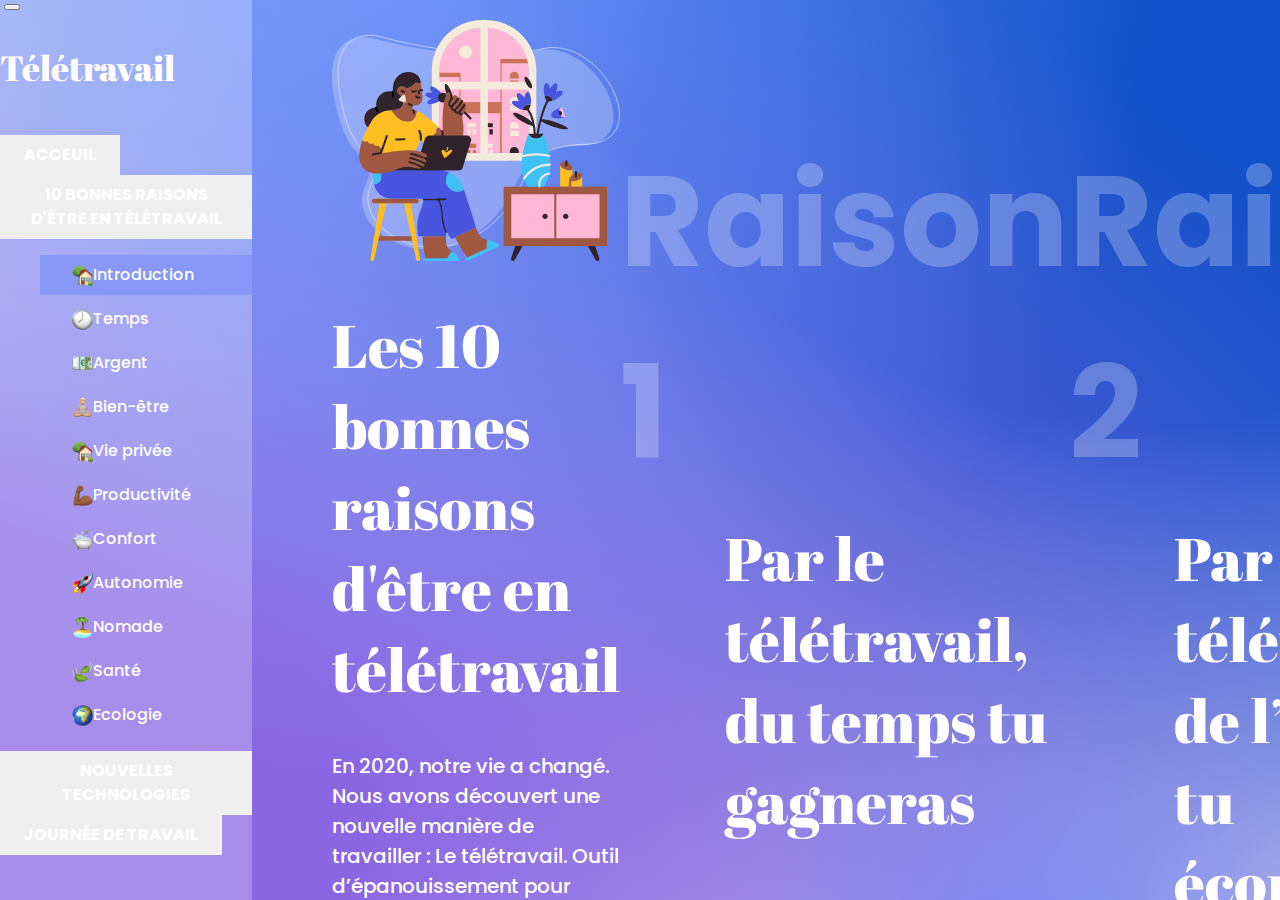
==== commit 766a37e3: "Création du fichier journée.html - Passage des paddings en sections - Ajout des ancres dans la navba" ====
--- a/10-bonnes-raisons.html
+++ b/10-bonnes-raisons.html
@@ -20,7 +20,7 @@
         <main class="container-fluid">
             <section class="row align-items-center justify-content-center flGrow">
                 <!-- Slide : Introduction -->
-                <article id="intro" class="d-none" style="padding: 0px 80px;">
+                <article id="intro" class="d-none">
                     <div class="row justify-content-center align-items-center">
                         <div class="col-lg-5 col-md-12 me-5">
                             <img style="max-height: 550px; width: 100%;" src="./assets/images/raisons-intro.svg" alt="image d'introduction">
@@ -64,7 +64,7 @@
                     </div>
                 </article>
                 <!-- Slide : Temps -->
-                <article id="temps" class="d-none" style="padding: 0px 80px;">
+                <article id="temps" class="d-none">
                     <div class="row">
                         <header class="col-12">
                             <h2 class="title-big">Raison 1</h2>
@@ -122,7 +122,7 @@
                     </div>
                 </article>
                 <!-- Slide : Argent -->
-                <article id="argent" class="d-none" style="padding: 0px 0px 60px 80px;">
+                <article id="argent" class="d-none">
                     <div class="row pe-5">
                         <header class="col-12">
                             <h2 class="title-big">Raison 2</h2>
@@ -159,7 +159,7 @@
                     </div>
                 </article>
                 <!-- Slide : Bien-être -->
-                <article id="bien-etre" class="d-none" style="padding: 0px 0px 60px 80px;">
+                <article id="bien-etre" class="d-none">
                     <div class="row">
                         <header class="col-12 pe-5">
                             <h2 class="title-big">Raison 3</h2>
@@ -216,7 +216,7 @@
                     </div>
                 </article>
                 <!-- Slide : Vie privée -->
-                <article id="vie-privee" class="d-none" style="padding: 0px 80px 40px 80px">
+                <article id="vie-privee" class="d-none">
                     <div class="row">
                         <header class="col-12 pe-5">
                             <h2 class="title-big">Raison 4</h2>
@@ -269,7 +269,7 @@
                     </div>                
                 </article>
                 <!-- Slide : Productivité -->
-                <article id="productivite" class="d-none" style="padding: 0px 80px 40px 80px">
+                <article id="productivite" class="d-none">
                     <div class="row">
                         <header class="col-12 pe-5">
                             <h2 class="title-big">Raison 5</h2>
@@ -328,7 +328,7 @@
                     </div>
                 </article>
                 <!-- Slide : Confort -->
-                <article id="confort" class="d-none" style="padding: 0px 80px 40px 80px">
+                <article id="confort" class="d-none">
                     <div class="row">
                         <header class="col-12 pe-5">
                             <h2 class="title-big">Raison 6</h2>
@@ -384,7 +384,7 @@
                     </div>
                 </article>
                 <!-- Slide : Autonomie -->
-                <article id="autonomie" class="d-none" style="padding: 0px 80px 40px 80px">
+                <article id="autonomie" class="d-none">
                     <div class="row">
                         <header class="col-12 pe-5">
                             <h2 class="title-big">Raison 7</h2>
@@ -462,7 +462,7 @@
                     </div>
                 </article>
                 <!-- Slide : Nomade -->
-                <article id="nomade" class="d-none" style="padding: 0px 80px 40px 80px">
+                <article id="nomade" class="d-none">
                     <div class="row">
                         <header class="col-12 pe-5">
                             <h2 class="title-big">Raison 8</h2>
@@ -514,7 +514,7 @@
                     </div>
                 </article>
                 <!-- Slide : Santé -->
-                <article id="sante" class="d-none" style="padding: 0px 80px 40px 80px">
+                <article id="sante" class="d-none">
                     <div class="row">
                         <header class="col-12 pe-5">
                             <h2 class="title-big">Raison 9</h2>
@@ -562,7 +562,7 @@
                     </div>
                 </article>
                 <!-- Slide : Ecologie -->
-                <article id="ecologie" class="d-none" style="padding: 0px 80px 40px 80px">
+                <article id="ecologie" class="d-none">
                     <div class="row">
                         <header class="col-12 pe-5">
                             <h2 class="title-big">Raison 9</h2>
--- a/assets/style.css
+++ b/assets/style.css
@@ -22,6 +22,10 @@
     flex-direction: column!important;
     width: 252px;
 }
+#navBar{
+    overflow-y: auto;
+    overflow-x: hidden;
+}
 .navbar-nav > button{
     text-transform: uppercase;
     color: white;
@@ -65,6 +69,9 @@
     overflow-y: auto;
     overflow-x: hidden;
     scroll-behavior: smooth;
+}
+section{
+    padding: 20px 80px;
 }
 /* Utils */
 .flGrow{
@@ -334,5 +341,7 @@
 
 /* --- Responsive --- */
 @media (max-width: 1200px) {
-
+    section{
+        padding: 16px 40px;
+    }
 }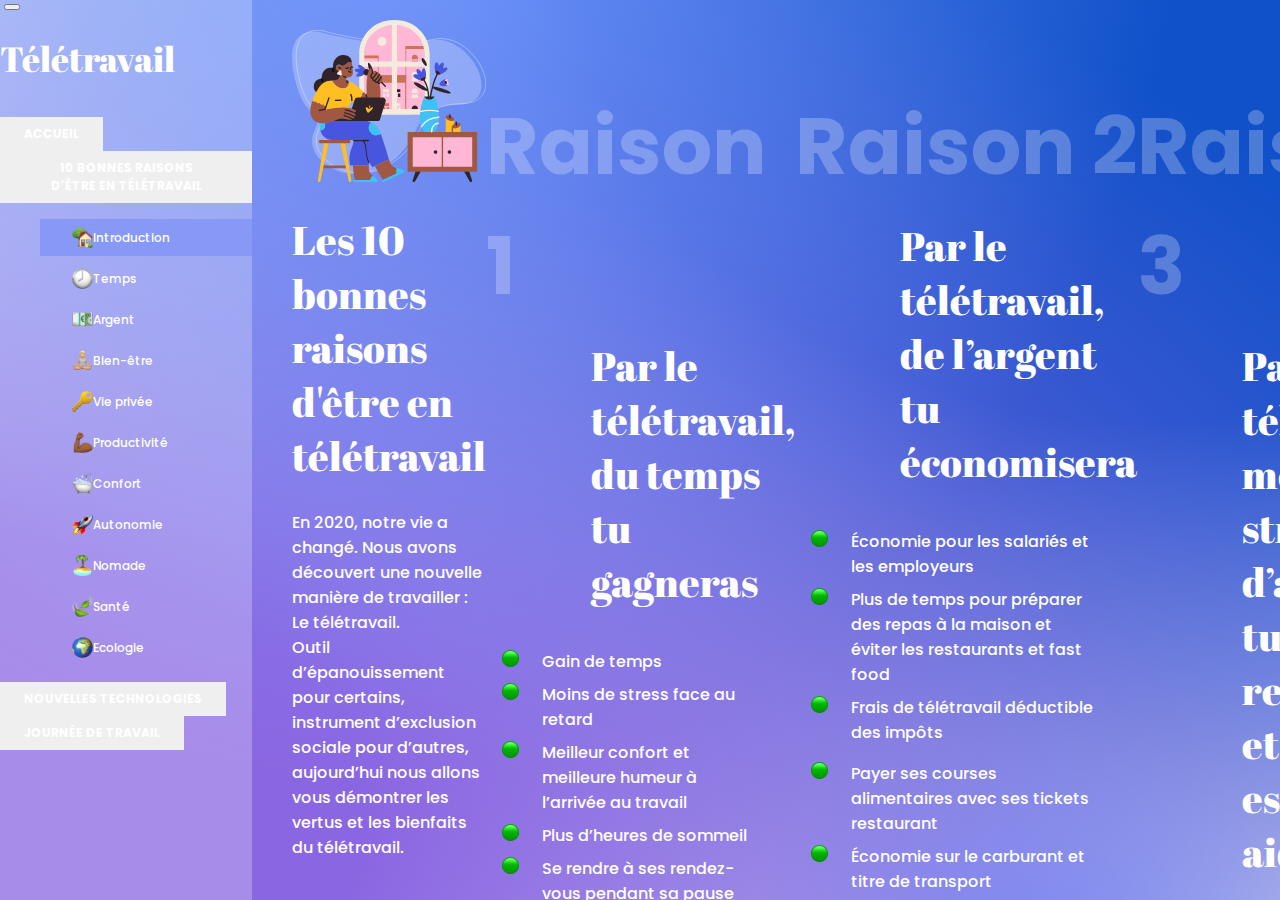
==== commit 286d12b4: "Merge branch 'dev'" ====
--- a/10-bonnes-raisons.html
+++ b/10-bonnes-raisons.html
@@ -18,7 +18,7 @@
             <!-- NavBar -->
         </nav>
         <main class="container-fluid">
-            <section class="row align-items-center justify-content-center flGrow">
+            <section class="row justify-content-center flGrow">
                 <!-- Slide : Introduction -->
                 <article id="intro" class="d-none">
                     <div class="row justify-content-center align-items-center">
@@ -28,7 +28,7 @@
                         <div class="col-lg-6 col-md-12">
                             <h1 class="title">Les 10 bonnes raisons d'être en télétravail</h1>
                             <p class="text">En 2020, notre vie a changé. Nous avons découvert une nouvelle manière de travailler : Le télétravail. 
-                                Outil d’épanouissement pour certains, instrument d’exclusion sociale pour d’autres, 
+                                <br/>Outil d’épanouissement pour certains, instrument d’exclusion sociale pour d’autres, 
                                 aujourd’hui nous allons vous démontrer les vertus et les bienfaits du télétravail. 
                             </p>
                         </div>
@@ -39,25 +39,25 @@
                         </div>
                         <div class="col-12 text-center">
                             <div class="row justify-content-center">
-                                <div class="col-lg-2 col-md-6">
+                                <div class="col-lg-2 col-md-6 text-center">
                                     <label class="lbl-stat mb-3">31%</label>
                                     <p class="subtext">Des salariés pratiquent le travail à distance</p>
                                 </div>
-                                <div class="col-lg-2 col-md-6">
-                                    <label class="lbl-stat mb-3">3,6<br/><span>jours / semaines</span></label>
-                                    <p class="subtext">Des salariés pratiquent le travail à distance</p>
-                                </div>
-                                <div class="col-lg-2 col-md-6">
+                                <div class="col-lg-2 col-md-6 text-center">
+                                    <label class="lbl-stat mb-3">3,6<br/><span>jours /<br/> semaines</span></label>
+                                    <p class="subtext">En télétravail contre 1,6 jours en 2019</p>
+                                </div>
+                                <div class="col-lg-2 col-md-6 text-center">
                                     <label class="lbl-stat mb-3">7,2<br/><span>sur 10</span></label>
-                                    <p class="subtext">Des salariés pratiquent le travail à distance</p>
-                                </div>
-                                <div class="col-lg-2 col-md-6">
+                                    <p class="subtext">Note de satisfaction des salariés à distance</p>
+                                </div>
+                                <div class="col-lg-2 col-md-6 text-center">
                                     <label class="lbl-stat mb-3">72%</label>
-                                    <p class="subtext">Des salariés pratiquent le travail à distance</p>
-                                </div>
-                                <div class="col-lg-2 col-md-6">
+                                    <p class="subtext">Des salariés se déclarent moins fatigués en télétravail</p>
+                                </div>
+                                <div class="col-lg-2 col-md-6 text-center">
                                     <label class="lbl-stat mb-3">55%</label>
-                                    <p class="subtext">Des salariés pratiquent le travail à distance</p>
+                                    <p class="subtext">Des salariés se sentent plus concentrés et efficaces à distance</p>
                                 </div>
                             </div>
                         </div>
@@ -71,8 +71,8 @@
                             <h3 class="raisons-title title">Par le télétravail, du temps tu gagneras</h3>
                         </header>
                     </div>
-                    <div class="row justify-content-center align-items-center py-4">
-                        <div class="col-lg-7 col-12">
+                    <div class="row justify-content-center align-items-center py-4 my-4">
+                        <div class="col-lg-8 col-12">
                             <div class="row">
                                 <ul class="col-lg-6 col-12 green-list-puce">
                                     <li class="text">Gain de temps</li>
@@ -89,11 +89,11 @@
                                 </ul>
                             </div>
                         </div>
-                        <div class="col-lg-5 col-12 text-center">
-                            <img style="max-height: 550px; width: 80%;" src="./assets/images/raisons-temps.svg" alt="image du temps">
-                        </div>
-                    </div>
-                    <div class="row justify-content-center">
+                        <div class="col-lg-4 col-12 text-center">
+                            <img style="max-height: 550px; width: 100%;" src="./assets/images/raisons-temps.svg" alt="image du temps">
+                        </div>
+                    </div>
+                    <div class="row justify-content-center align-items-center">
                         <div class="col-lg-7 col-12 text-center">
                             <h3 class="subtitle mb-5">Les chiffres en parlent</h3>
                             <div class="row justify-content-center">
@@ -112,8 +112,8 @@
                             </div>
                         </div>
                         <div class="col-lg-5 col-12">
-                            <h3 class="icon-wand m-auto mb-3" style="font-size: 32px; line-height: 43px; font-family: 'Abril Fatface';">Astuces du télétravailleur</h3>
-                            <div class="bg-white-fullr">
+                            <h3 class="icon-wand m-auto mb-3" style="font-size: 20px; font-family: 'Abril Fatface';">Astuces du télétravailleur</h3>
+                            <div class="bg-white-fullr mt-2">
                                 <p class="subtext icon-star">Être flexible dans ses horaires, et s’adapter aux contraintes de la vie personnelle</p>
                                 <p class="subtext icon-star">Se fixer une plage horaire de travail fixe sur la journée, sur laquelle on se réservera à 100% à son travail</p>
                                 <p class="subtext icon-star mb-0">Mettre à contribution le temps gagné</p>
@@ -129,7 +129,7 @@
                             <h3 class="raisons-title title">Par le télétravail, de l’argent tu économisera</h3>
                         </header>
                     </div>
-                    <div class="row justify-content-center align-items-center py-4 pe-5">
+                    <div class="row justify-content-center align-items-center py-4 my-4">
                         <div class="col-lg-7 col-12">
                             <div class="row">
                                 <ul class="col-lg-6 col-12 green-list-puce">
@@ -147,10 +147,10 @@
                         <div class="col-lg-5 col-12 text-center">
                             <p class="icon-quote text-semi-large">Durant le premier mois de confinement, les frais d’entretien 
                                 et de carburant de notre parc automobile sont descendus à un tiers de leur niveau habituel</p>
-                            <p style="font-weight: 500; font-size: 12px; line-height: 18px; font-family: 'Poppins';">Sonja Palmans, directrice financière d’EuroSys</p>
-                        </div>
-                    </div>
-                    <div class="row bg-white-leftr" style="position: relative;">
+                            <p style="font-weight: 500; font-size: 12px; font-family: 'Poppins';">Sonja Palmans, directrice financière d’EuroSys</p>
+                        </div>
+                    </div>
+                    <div class="row bg-white-leftr" style="position: relative; margin-right: -55px;">
                         <div class="col-lg-6 col-12 text-center">
                             <p class="title-large mb-0">150 euros</p>
                             <p style="font-size: 32px; font-weight: 600; line-height: 48px;">par mois, économisés en télétravail <span style="white-space: nowrap;">pour un salarié</span></p>
@@ -166,7 +166,7 @@
                             <h3 class="raisons-title title">Par le télétravail, moins de stress et d’anxiété tu ressentiras et ton esprit tu aideras</h3>
                         </header>
                     </div>
-                    <div class="row justify-content-center align-items-center mt-3">
+                    <div class="row justify-content-center align-items-center my-5">
                         <div class="col-lg-7 col-12">
                             <div class="row">
                                 <ul class="col-lg-6 col-12 green-list-puce">
@@ -176,12 +176,12 @@
                                 </ul>
                                 <ul class="col-lg-6 col-12 green-list-puce">
                                     <li class="text">Meilleure humeur tout au long de la journée de travail</li>
-                                    <li class="text">Meilleure intégration des personnes timide, agoraphobe et anti-social </li>
+                                    <li class="text">Meilleure intégration des personnes timide, agoraphobe et antisocial </li>
                                     <li class="text">Bien-être général plus positif</li>
                                 </ul>
                             </div>
                         </div>
-                        <div class="col-lg-5 col-12 text-center bg-white-leftr mt-5 mt-lg-0" style="position: relative;">
+                        <div class="col-lg-5 col-12 text-center bg-white-leftr mt-5 mt-lg-0" style="position: relative; margin-right: -80px;">
                             <p class="text m-auto">Fini le stress lié aux horaires à respecter, 
                                 aux relations difficiles avec certains collègues et 
                                 aux réunions qui vous empêchent d’avancer. Les conflits peuvent ruiner toute une journée de travail. 
@@ -191,7 +191,7 @@
                         </div>
                     </div><div class="row pe-5">
                         <div class="col-12 text-center">
-                            <h3 class="subtitle my-4">Les chiffres en parlent</h3>
+                            <h3 class="subtitle mb-5">Les chiffres en parlent</h3>
                         </div>
                         <div class="col-12 text-center">
                             <div class="row justify-content-center">
@@ -220,22 +220,22 @@
                     <div class="row">
                         <header class="col-12 pe-5">
                             <h2 class="title-big">Raison 4</h2>
-                            <h3 class="raisons-title title">Par le télétravail, ta vie professionnelle et privée tu faciliteras</h3>
+                            <h3 class="raisons-title title">Par le télétravail, ta vie professionnelle <span style="white-space: nowrap;">et privée tu faciliteras</span></h3>
                         </header>
                     </div>
                     <div class="row align-items-center mb-3">
                         <div class="col-lg-6 col-12">
-                            <p class="subtext mb-0 bg-white-fullr p-5" style="position: relative;">Avantage précieux notamment pour les parents, le télétravail favorise l’équilibre entre vie de famille et vie professionnelle. 
+                            <p class="subtext mb-0 bg-white-fullr p-4" style="position: relative;">Avantage précieux notamment pour les parents, le télétravail favorise l’équilibre entre vie de famille et vie professionnelle. 
                                 Un équilibre souvent difficile à trouver et à garder lorsque l’on travaille en-dehors de chez soi ! 
                                 Le télétravail vous permet également d’avoir des horaires de travail plus souples. 
                                 Cela vous laisse plus de temps dans votre journée et dans votre semaine afin de vous occuper et profiter de votre famille, 
                                 d’effectuer plus de loisir et de penser à votre bien-être. C’est un bienfait pour accroître votre productivité, 
                                 vos performances professionnelles, votre motivation ainsi qu’un développement de votre épanouissement personnel.
-                                <span style="width: 100%; height: 100%; position: absolute; left: 12px; top: 20px; border: 2px solid white; border-radius: 30px;"></span>
+                                <span style="width: 100%; height: 100%; position: absolute; left: 10px; top: 10px; border: 2px solid white; border-radius: 30px;"></span>
                             </p>
                         </div>
-                        <div class="col-lg-6 col-12 text-center">
-                            <img style="width: 90%; max-height: 550px;" src="./assets/images/raisons-vie-privee.svg" alt="image de méditation">
+                        <div class="col-lg-6 col-12 text-end">
+                            <img style="width: 80%; max-height: 550px;" src="./assets/images/raisons-vie-privee.svg" alt="image de méditation">
                         </div>
                     </div>
                     <div class="row">
@@ -291,36 +291,36 @@
                                 </ul>
                                 <ul class="col-lg-6 col-12 green-list-puce">
                                     <li class="text">Rester focus sur ses projets</li>
-                                    <li class="text">Prendre ses pauses aux horraires désirés</li>
+                                    <li class="text">Prendre ses pauses aux horaires désirés</li>
                                     <li class="text">Baisse des interruptions, du parasitage de bureau</li>
                                 </ul>
                             </div>
                         </div>
-                        <div class="col-lg-5 col-12">
+                        <div class="col-lg-5 col-12 text-center">
                             <img style="width: 80%; max-height: 550px;" src="./assets/images/raisons-productivite.svg" alt="image de fête">
                         </div>
                     </div>
                     <div class="row align-items-center justify-content-between">
-                        <div class="col-lg-6 col-12 text-center">
+                        <div class="col-lg-7 col-12 text-center">
                             <div class="row justify-content-center">
                                 <h3 class="subtitle mb-5">Les chiffres en parlent</h3>
                                 <div class="col-lg-4 col-md-6">
                                     <label class="lbl-stat mb-3">86%</label>
-                                    <p class="subtext">Des personnes préfèrent travailler seules</p>
+                                    <p class="subtext mb-0">Des personnes préfèrent travailler seules</p>
                                 </div>
                                 <div class="col-lg-4 col-md-6">
                                     <label class="lbl-stat mb-3">61%</label>
-                                    <p class="subtext">Affirment être déconcentré par leurs collègues bruyant</p>
+                                    <p class="subtext mb-0">Affirment être déconcentré par leurs collègues bruyant</p>
                                 </div>
                                 <div class="col-lg-4 col-md-6">
                                     <label class="lbl-stat mb-3">41%</label>
-                                    <p class="subtext">Avouent que les réunions de dernière minutes chamboulent leurs missions</p>
-                                </div>
-                            </div>
-                        </div>
-                        <div class="col-lg-5 col-12">
-                            <h3 class="subtitle mb-3 text-center">Les open spaces : <span style="white-space: nowrap;">du rêve à la réalité</span></h3>
-                            <p class="text">Les open spaces qui ont eu le vent en poupe ces dernières années, 
+                                    <p class="subtext mb-0">Avouent que les réunions de dernière minutes chamboulent leurs missions</p>
+                                </div>
+                            </div>
+                        </div>
+                        <div class="col-lg-5 col-12 text-center">
+                            <h3 class="subtitle mb-3">Les open spaces : <span style="white-space: nowrap;">du rêve à la réalité</span></h3>
+                            <p class="subtext mb-0 px-4">Les open spaces qui ont eu le vent en poupe ces dernières années, 
                                 ne sembleraient pas aussi idylliques que l’on aurait pu croire. Effectivement, 
                                 selon une étude menée par Harvard Business Review, sur un panel de travailleurs interrogés, 45 % 
                                 affirmaient être régulièrement interrompue dans leur travail.</p>
@@ -356,24 +356,30 @@
                         <div class="col-lg-5 col-12">
                             <div class="row bg-white-fullr mx-3">
                                 <div class="col-12 text-center">
-                                    <h3 class="text-big">Optimiser le confort de <span style="white-space: nowrap;">son espace de travail</span></h3>
+                                    <h3 class="text-big">Optimiser le confort <span style="white-space: nowrap;">de son espace de travail</span></h3>
                                 </div>
                                 <ul class="col-12 check-list-puce px-3">
-                                    <li class="text">Evitez et limitez les nuisances sonores
-                                        <span class="subtext">
+                                    <li class="subtext">
+                                        <span class="text" >Evitez et limitez les nuisances sonores</span>
+                                        <br/>
+                                        <span>
                                             Pensez à faire régulièrement des pauses dans une zone calme : 
                                             à vous isoler pour effectuer des tâches demandant une concentration 
                                             importante lorsque cela est possible; ou à porter des bouchons d'oreille ou un casque anti-bruit.
                                         </span>
                                     </li>
-                                    <li class="text">Choisissez avec attention l'emplacement de votre bureau
-                                        <span class="subtext">
+                                    <li class="subtext">
+                                        <span class="text">Choisissez avec attention l'emplacement de votre bureau</span>
+                                        <br/>
+                                        <span>
                                             La lumière naturelle a un effet direct sur la régulation de diverses fonctions 
                                             biologiques comme le sommeil, l'humeur, la vivacité intellectuelle
                                         </span>
                                     </li>
-                                    <li class="text">Aérez au moins 10 minutes par jour
-                                        <span class="subtext">
+                                    <li class="subtext">
+                                        <span class="text">Aérez au moins 10 minutes par jour</span>
+                                        <br/>
+                                        <span>
                                             Quand on télétravaille, d'aérer régulièrement son logement en créant des courants d'air. 
                                             L'air extérieur est en effet, en moyenne, 8 fois moins pollué que l'air intérieur.
                                         </span>
@@ -391,7 +397,7 @@
                             <h3 class="raisons-title title">Par le télétravail, plus d’autonomie tu auras</h3>
                         </header>
                     </div>
-                    <div class="row mt-4">
+                    <div class="row mt-4 align-items-center">
                         <div class="col-lg-6 col-12">
                             <h3 class="text-center mb-3 text-semi-large">Les niveaux d’autonomie du télétravail</h3>
                             <div class="raisons-level bg-white-fullr align-items-center mb-3">
@@ -438,12 +444,12 @@
                             </div>
                         </div>
                         <div class="col-lg-6 col-12 ps-5">
-                            <div class="row justify-content-center">
+                            <div class="row justify-content-center mb-3">
                                 <ul class="col-lg-6 col-12 green-list-puce">
                                     <li class="text">L’autonomie rend les salariés plus investis et productifs</li>
                                 </ul>
                                 <ul class="col-lg-6 col-12 green-list-puce">
-                                    <li class="text">Plus de confiance entre les employés et les employeus</li>
+                                    <li class="text">Plus de confiance entre les employés et les employeurs</li>
                                 </ul>
                             </div>
                             <div class="row justify-content-center">
@@ -455,7 +461,7 @@
                                         Loin des clichés de l'isolement social, le suivi et la communication à distance sont parfaitement 
                                         jouables si correctement orchestrés.
                                     </p>
-                                    <img style="width: 80%; max-height: 550px;" src="./assets/images/raisons-autonomie.svg" alt="image d'une trotinette">
+                                    <img class="mt-3" style="width: 80%; max-height: 550px;" src="./assets/images/raisons-autonomie.svg" alt="image d'une trotinette">
                                 </div>
                             </div>
                         </div>
@@ -470,7 +476,7 @@
                         </header>
                     </div>
                     <div class="row my-3">
-                        <div class="col-lg-7 col-12 pe-5">
+                        <div class="col-lg-8 col-12 pe-5">
                             <p class="subtext mb-3">Le nomadisme numérique à de beaux jours devant lui. La preuve en chiffres. 
                                 66 % des salariés français aimeraient pouvoir choisir librement leur lieu de travail, 
                                 d'après une étude de Génie des Lieux, un cabinet de conseil indépendant en design, 
@@ -487,13 +493,13 @@
                                 </p>
                             </div>
                         </div>
-                        <div class="col-lg-5 col-12 my-3 my-lg-0">
+                        <div class="col-lg-4 col-12 my-3 my-lg-0">
                             <h3 class="icon-plane m-auto mb-3" style="font-size: 32px; line-height: 43px; font-family: 'Abril Fatface';">Digitale nomade</h3>
-                            <iframe width="560" height="315" style="width: 100%; border-radius: 30px; opacity: 0.8;" src="https://www.youtube.com/embed/-Aja7U-Akp4" title="YouTube video player" frameborder="0" allow="accelerometer; autoplay; clipboard-write; encrypted-media; gyroscope; picture-in-picture" allowfullscreen></iframe>
-                        </div>
-                    </div>
-                    <div class="row align-items-center">
-                        <div class="col-lg-7 col-12">
+                            <iframe width="560" height="315" style="width: 100%; height: 80%; border-radius: 30px; opacity: 0.8;" src="https://www.youtube.com/embed/-Aja7U-Akp4" title="YouTube video player" frameborder="0" allow="accelerometer; autoplay; clipboard-write; encrypted-media; gyroscope; picture-in-picture" allowfullscreen></iframe>
+                        </div>
+                    </div>
+                    <div class="row align-items-center mt-5">
+                        <div class="col-lg-8 col-12">
                             <div class="row">
                                 <ul class="col-lg-6 col-12 green-list-puce">
                                     <li class="text">Plus de motivation grâce au bien-être d’un meilleur environnement</li>
@@ -503,13 +509,13 @@
                                 </ul>
                                 <ul class="col-lg-6 col-12 green-list-puce">
                                     <li class="text">Découvrir de nouveaux lieux et cultures</li>
-                                    <li class="text">S’éloigner des zones urbaines bien trop peuplés</li>
+                                    <li class="text">S’éloigner des zones urbaines bien trop peuplées</li>
                                     <li class="text">Convient aux passionnés de voyages</li>
                                 </ul>
                             </div>
                         </div>
-                        <div class="col-lg-5 col-12 text-center">
-                            <img style="width: 80%; max-height: 550px;" src="./assets/images/raisons-nomade.svg" alt="image de deux humains sur un canapé">
+                        <div class="col-lg-4 col-12 text-end">
+                            <img style="width: 100%; max-height: 550px;" src="./assets/images/raisons-nomade.svg" alt="image de deux humains sur un canapé">
                         </div>
                     </div>
                 </article>
@@ -521,14 +527,14 @@
                             <h3 class="raisons-title title">Par le télétravail, moins d’absentéisme tu feras, moins d'arrêt maladie tu demanderas</h3>
                         </header>
                     </div>
-                    <div class="row my-5 align-items-center">
-                        <div class="col-lg-7 col-12">
-                            <p class="icon-quote text-center text-semi-large">
+                    <div class="row align-items-center mt-3">
+                        <div class="col-lg-8 col-12">
+                            <p class="icon-quote2 text-center text-semi-large">
                                 La pandémie n’est pas un révélateur, mais un accélérateur : il faut transformer cette période en une opportunité !
                             </p>
-                            <div class="row">
-                                <ul class="col-lg-6 col-12 green-list-puce">
-                                    <li class="text">Permet de travailler lorsqu’on est en condition morale mais pas physique</li>
+                            <div class="row mt-4">
+                                <ul class="col-lg-6 col-12 green-list-puce">
+                                    <li class="text">Permet à des personnes moralement aptes à travailler sans être contraints par des soucis/inaptitudes physiques</li>
                                     <li class="text">Evites les arrêts lors des maladies bénignes </li>
                                 </ul>
                                 <ul class="col-lg-6 col-12 green-list-puce">
@@ -537,7 +543,7 @@
                                 </ul>
                             </div>
                         </div>
-                        <div class="col-lg-5 col-12 text-center">
+                        <div class="col-lg-4 col-12 text-center">
                             <img style="width: 100%; max-height: 550px;" src="./assets/images/raisons-sante.svg" alt="image de deux humains qui communiquent">
                         </div>
                     </div>
@@ -589,7 +595,7 @@
                             <img style="width: 100%; max-height: 550px;" src="./assets/images/raisons-ecologie-stat.svg" alt="image de graphique">
                         </div>
                         <div class="col-lg-6 col-12 text-center">
-                            <img style="width: 100%; max-height: 550px;" src="./assets/images/raisons-ecologie.svg" alt="image de la terre">
+                            <img style="width: 90%; max-height: 550px;" src="./assets/images/raisons-ecologie.svg" alt="image de la terre">
                             <h3 class="subtitle">Une solution pour <span style="white-space: nowrap;">réduire la pollution</span></h3>
                         </div>
                     </div>
--- a/assets/style.css
+++ b/assets/style.css
@@ -71,7 +71,7 @@
     scroll-behavior: smooth;
 }
 section{
-    padding: 20px 80px;
+    padding: 20px 40px;
 }
 /* Utils */
 .flGrow{
@@ -82,60 +82,51 @@
 .title-big{
     font-family: 'Poppins', sans-serif;
     font-weight: 700;
-    font-size: 128px;
-    line-height: 192px;
+    font-size: 80px;
     color: rgba(255, 255, 255, 0.25);
 }
 .title-large{
     font-family: 'Abril Fatface', cursive;
     font-weight: 400;
-    font-size: 96px;
-    line-height: 130px;
+    font-size: 54px;
 }
 .title{
     font-family: 'Abril Fatface', cursive;
     font-weight: 400;
-    font-size: 60px;
-    line-height: 81px;
+    font-size: 40px;
 }
 .subtitle{
     font-family: 'Abril Fatface', cursive;
     font-weight: 400;
-    font-size: 48px;
-    line-height: 65px;
+    font-size: 36px;
 }
 .text-big{
     font-family: 'Abril Fatface', cursive;
     font-weight: 400;
-    font-size: 36px;
-    line-height: 48px;
+    font-size: 32px;
 }
 .text-large{
     font-family: 'Poppins', sans-serif;
     font-weight: 700;
-    font-size: 32px;
-    line-height: 48px;
+    font-size: 24px;
 }
 .text-semi-large{
     font-family: 'Poppins', sans-serif;
     font-weight: 700;
-    font-size: 24px;
-    line-height: 36px;
+    font-size: 20px;
 }
 .text{
-    font-family: 'Poppins', sans-serif;
-    font-weight: 500;
-    font-size: 20px;
-    line-height: 30px;
-}
-.subtext{
     font-family: 'Poppins', sans-serif;
     font-weight: 500;
     font-size: 16px;
-    line-height: 24px;
+}
+.subtext{
+    font-family: 'Poppins', sans-serif;
+    font-weight: 500;
+    font-size: 12px;
 }
 /* --- Page --- */
-/* Acceuil */
+/* - Accueil - */
 #btn-accueil{
     border: 2px solid white;
     border-radius: 15px;
@@ -147,125 +138,29 @@
     font-size: 24px;
     line-height: 36px;
 }
-/* 10 bonnes raisons + nouvelles technologies */
+/* Statistic bubble */
 .lbl-stat{
     font-family: 'Abril Fatface';
     font-weight: 400;
-    font-size: 60px;
-    line-height: 81px;
+    font-size: 36px;
     background: rgba(255, 255, 255, 0.25);
     border-radius: 50%;
-    padding: 42px 28px;
-    width: 165px;
-    height: 165px;
+    width: 120px;
+    height: 120px;
+    display: flex;
+    align-items: center;
+    justify-content: center;
+    flex-direction: column;
+    margin: auto;
 }
 .lbl-stat > span{
     font-size: 12px;
     font-weight: 600;
-    line-height: 0px;
     font-family: "Poppins";
     display: block;
     color: rgba(255, 255, 255, 0.6);
 }
-.raisons-title{
-    margin-top: -98px;
-    margin-left: 105px;
-}
-.green-list-puce{
-    list-style-image: url("./emojis/liste-puce-green.svg");
-    padding-right: 40px;
-}
-.green-list-puce > li{
-    margin-bottom: 8px;
-    padding-left: 16px;
-}
-.red-list-puce{
-    list-style-image: url("./emojis/liste-puce-red.svg");
-    padding-right: 40px;
-}
-.red-list-puce > li{
-    margin-bottom: 8px;
-    padding-left: 16px;
-}
-.bg-white-fullr{
-    background: rgba(255, 255, 255, 0.25);
-    border-radius: 30px;
-    padding: 28px 32px;
-}
-.bg-white-leftr{
-    background: rgba(255, 255, 255, 0.25);
-    border-top-left-radius: 30px;
-    border-bottom-left-radius: 30px;
-    padding: 28px 32px;
-}
-/* Icon on text */
-.icon-star{
-    display: table;
-}
-.icon-star::before{
-    content: url('./emojis/star.svg');
-    padding-right: 16px;
-    display: table-cell;
-    vertical-align: middle;
-}
-.icon-wand{
-    display: table;
-}
-.icon-wand::before{
-    content: url('./emojis/wand.svg');
-    padding-right: 16px;
-    display: table-cell;
-    vertical-align: middle;
-}
-.icon-plane{
-    display: table;
-}
-.icon-plane::before{
-    content: url('./emojis/plane.svg');
-    padding-right: 16px;
-    display: table-cell;
-    vertical-align: middle;
-}
-.icon-exclamation{
-    display: table;
-}
-.icon-exclamation::before{
-    content: url('./emojis/exclamation.svg');
-    padding-right: 16px;
-    display: table-cell;
-    vertical-align: middle;
-}
-.icon-quote{
-    position: relative;
-}
-.icon-quote::before{
-    content: ',,';
-    font-family: 'Abril Fatface', cursive;
-    font-size: 200px;
-    font-weight: 400;
-    color: rgba(255, 255, 255, 0.25);
-    transform: rotate(180deg);
-    position: absolute;
-    top: 50px;
-    left: -20px;
-}
-.icon-quote::after{
-    content: ',,';
-    font-family: 'Abril Fatface', cursive;
-    font-size: 200px;
-    font-weight: 400;
-    color: rgba(255, 255, 255, 0.25);
-    position: absolute;
-    bottom: 90px;
-    right: -20px;
-}
-#img-raisons-argent{
-    position: absolute;
-    height: 130%;
-    width: auto;
-    right: 80px;
-    top: -20%;
-}
+/* Statistic bar */
 .bar-stat{
     display: flex;
     justify-content: center;
@@ -279,20 +174,225 @@
     background: rgba(255, 255, 255, 0.25);
     border-radius: 5px 5px 0px 0px;
 }
+/* Titles */
+.raisons-title{
+    margin-top: -54px;
+    margin-left: 105px;
+}
+.journee-title{
+    padding: 8px 28px!important; 
+    text-transform: uppercase;
+}
+/* List puce */
+.green-list-puce{
+    list-style-image: url("./emojis/liste-puce-green.svg");
+    padding-right: 40px;
+}
+.green-list-puce > li{
+    margin-bottom: 8px;
+    padding-left: 16px;
+}
+.red-list-puce{
+    list-style-image: url("./emojis/liste-puce-red.svg");
+    padding-right: 40px;
+}
+.red-list-puce > li{
+    margin-bottom: 8px;
+    padding-left: 16px;
+}
 .check-list-puce{
-    list-style-image: url("./emojis/liste-puce-check.svg");
+    list-style-type: none;
+    /*list-style-image: url("./emojis/liste-puce-check.svg");*/
     padding-right: 40px;
 }
 .check-list-puce > li:not(:last-child){
     margin-bottom: 16px;
 }
-.check-list-puce > li{
-    padding-left: 16px;
+.check-list-puce > li > span:not(:last-child){
     font-weight: 700;
 }
 .check-list-puce > li > span{
     font-weight: 500;
 }
+/* Background */
+.bg-white-fullr{
+    background: rgba(255, 255, 255, 0.25);
+    border-radius: 30px;
+    padding: 20px 24px;
+}
+.bg-white-leftr{
+    background: rgba(255, 255, 255, 0.25);
+    border-top-left-radius: 30px;
+    border-bottom-left-radius: 30px;
+    padding: 28px 32px;
+}
+/* Custome border */
+.border-dashed-comparatif{
+    border-right: 3px dashed #FFFFFF;
+    border-bottom: none;
+}
+/* Icon on text */
+.icon-star{
+    display: table;
+}
+.icon-star::before{
+    content: url('./emojis/star.svg');
+    padding-right: 16px;
+    display: table-cell;
+    vertical-align: middle;
+}
+.icon-sun{
+    display: table;
+}
+.icon-sun::before{
+    background-image: url('./emojis/sun.svg');
+    background-repeat: no-repeat;
+    background-size: 30px 30px;
+    display: inline-block;
+    width: 30px; 
+    height: 25px;
+    content:"";
+    position: relative;
+    top: 2px;
+    margin-right: 8px;
+}
+.icon-confetti{
+    display: table;
+}
+.icon-confetti::before{
+    background-image: url('./emojis/confetti.svg');
+    background-repeat: no-repeat;
+    background-size: 30px 30px;
+    display: inline-block;
+    width: 30px; 
+    height: 25px;
+    content:"";
+    position: relative;
+    top: 2px;
+    margin-right: 8px;
+}
+.icon-moon{
+    display: table;
+}
+.icon-moon::before{
+    background-image: url('./emojis/moon.svg');
+    background-repeat: no-repeat;
+    background-size: 30px 25px;
+    display: inline-block;
+    width: 30px; 
+    height: 25px;
+    content:"";
+    position: relative;
+    top: 2px;
+    margin-right: 8px;
+}
+.icon-sandwich{
+    display: table;
+}
+.icon-sandwich::before{
+    background-image: url('./emojis/sandwich.svg');
+    background-repeat: no-repeat;
+    background-size: 30px 25px;
+    display: inline-block;
+    width: 30px; 
+    height: 25px;
+    content:"";
+    position: relative;
+    top: 4px;
+    margin-right: 8px;
+}
+.icon-wand{
+    display: table;
+    position: relative;
+}
+.icon-wand::before{
+    content: url('./emojis/wand.svg');
+    width: 36px;
+    height: 36px;
+    display: inline-block;
+    position: absolute;
+    left: -40px;
+    top: -8px;
+}
+.icon-plane{
+    display: table;
+}
+.icon-plane::before{
+    content: url('./emojis/plane.svg');
+    padding-right: 16px;
+    display: table-cell;
+    vertical-align: middle;
+}
+.icon-exclamation{
+    display: table;
+}
+.icon-exclamation::before{
+    content: url('./emojis/exclamation.svg');
+    padding-right: 16px;
+    display: table-cell;
+    vertical-align: middle;
+}
+.icon-quote{
+    position: relative;
+}
+.icon-quote::before{
+    content: ',,';
+    font-family: 'Abril Fatface', cursive;
+    font-size: 140px;
+    font-weight: 400;
+    color: rgba(255, 255, 255, 0.25);
+    transform: rotate(180deg);
+    position: absolute;
+    bottom: calc(0px - 110%);
+    left: -20px;
+}
+.icon-quote::after{
+    content: ',,';
+    font-family: 'Abril Fatface', cursive;
+    font-size: 140px;
+    font-weight: 400;
+    color: rgba(255, 255, 255, 0.25);
+    position: absolute;
+    top: calc(0px - 110%);
+    right: -20px;
+}
+.icon-quote2{
+    position: relative;
+}
+.icon-quote2::before{
+    content: ',,';
+    font-family: 'Abril Fatface', cursive;
+    font-size: 140px;
+    font-weight: 400;
+    color: rgba(255, 255, 255, 0.25);
+    transform: rotate(180deg);
+    position: absolute;
+    top: -50px;
+    left: -20px;
+}
+.icon-quote2::after{
+    content: ',,';
+    font-family: 'Abril Fatface', cursive;
+    font-size: 140px;
+    font-weight: 400;
+    color: rgba(255, 255, 255, 0.25);
+    position: absolute;
+    bottom: -50px;
+    right: 70px;
+}
+/* Custom style img */
+#img-raisons-argent{
+    position: absolute;
+    height: 130%;
+    width: auto;
+    right: 80px;
+    top: -20%;
+}
+.brand-img{
+    border-radius: 18%;
+    box-shadow: 0px 4px 45px 8px rgba(255, 255, 255, 0.25);
+}
+/* Cards */
 .raisons-level{
     display: flex;
     padding: 16px 24px;
@@ -316,32 +416,13 @@
     width: 180px;
 }
 
-
-
-
-/*
-.bg-blur1{
-    background: radial-gradient(ellipse at 30.15% -16.5%, #EB72FF, transparent 63%, transparent 100%),
-                radial-gradient(ellipse at 20.81% 75%, #FF3162, transparent 85%, transparent 100%),
-                radial-gradient(ellipse at 79.90% 102%, #C36EAD, transparent 98%, transparent 100%),
-                radial-gradient(ellipse at 93.3% 0%, #FED7FF, transparent 85%, transparent 100%);
-}
-.bg-blur2{
-    background: radial-gradient(ellipse at 30.15% -16.5%, #FF73AE, transparent 63%, transparent 100%),
-                radial-gradient(ellipse at 20.81% 75%, #DE08A2, transparent 85%, transparent 100%),
-                radial-gradient(ellipse at 79.90% 102%, #FFEC41, transparent 98%, transparent 100%),
-                radial-gradient(ellipse at 93.3% 0%, #FFCEF1, transparent 85%, transparent 100%);
-}
-.bg-blur3{
-    background: radial-gradient(ellipse at 30.15% -16.5%, #54DEE7, transparent 63%, transparent 100%),
-                radial-gradient(ellipse at 20.81% 75%, #86FF7C, transparent 85%, transparent 100%),
-                radial-gradient(ellipse at 79.90% 102%, #34ECE1, transparent 98%, transparent 100%),
-                radial-gradient(ellipse at 93.3% 0%, #236AF2, transparent 85%, transparent 100%);
-}*/
-
 /* --- Responsive --- */
-@media (max-width: 1200px) {
+@media (max-width: 992px) {
     section{
         padding: 16px 40px;
     }
+    .border-dashed-comparatif{
+        border-bottom: 3px dashed #FFFFFF;
+        border-right: none;
+    }
 }